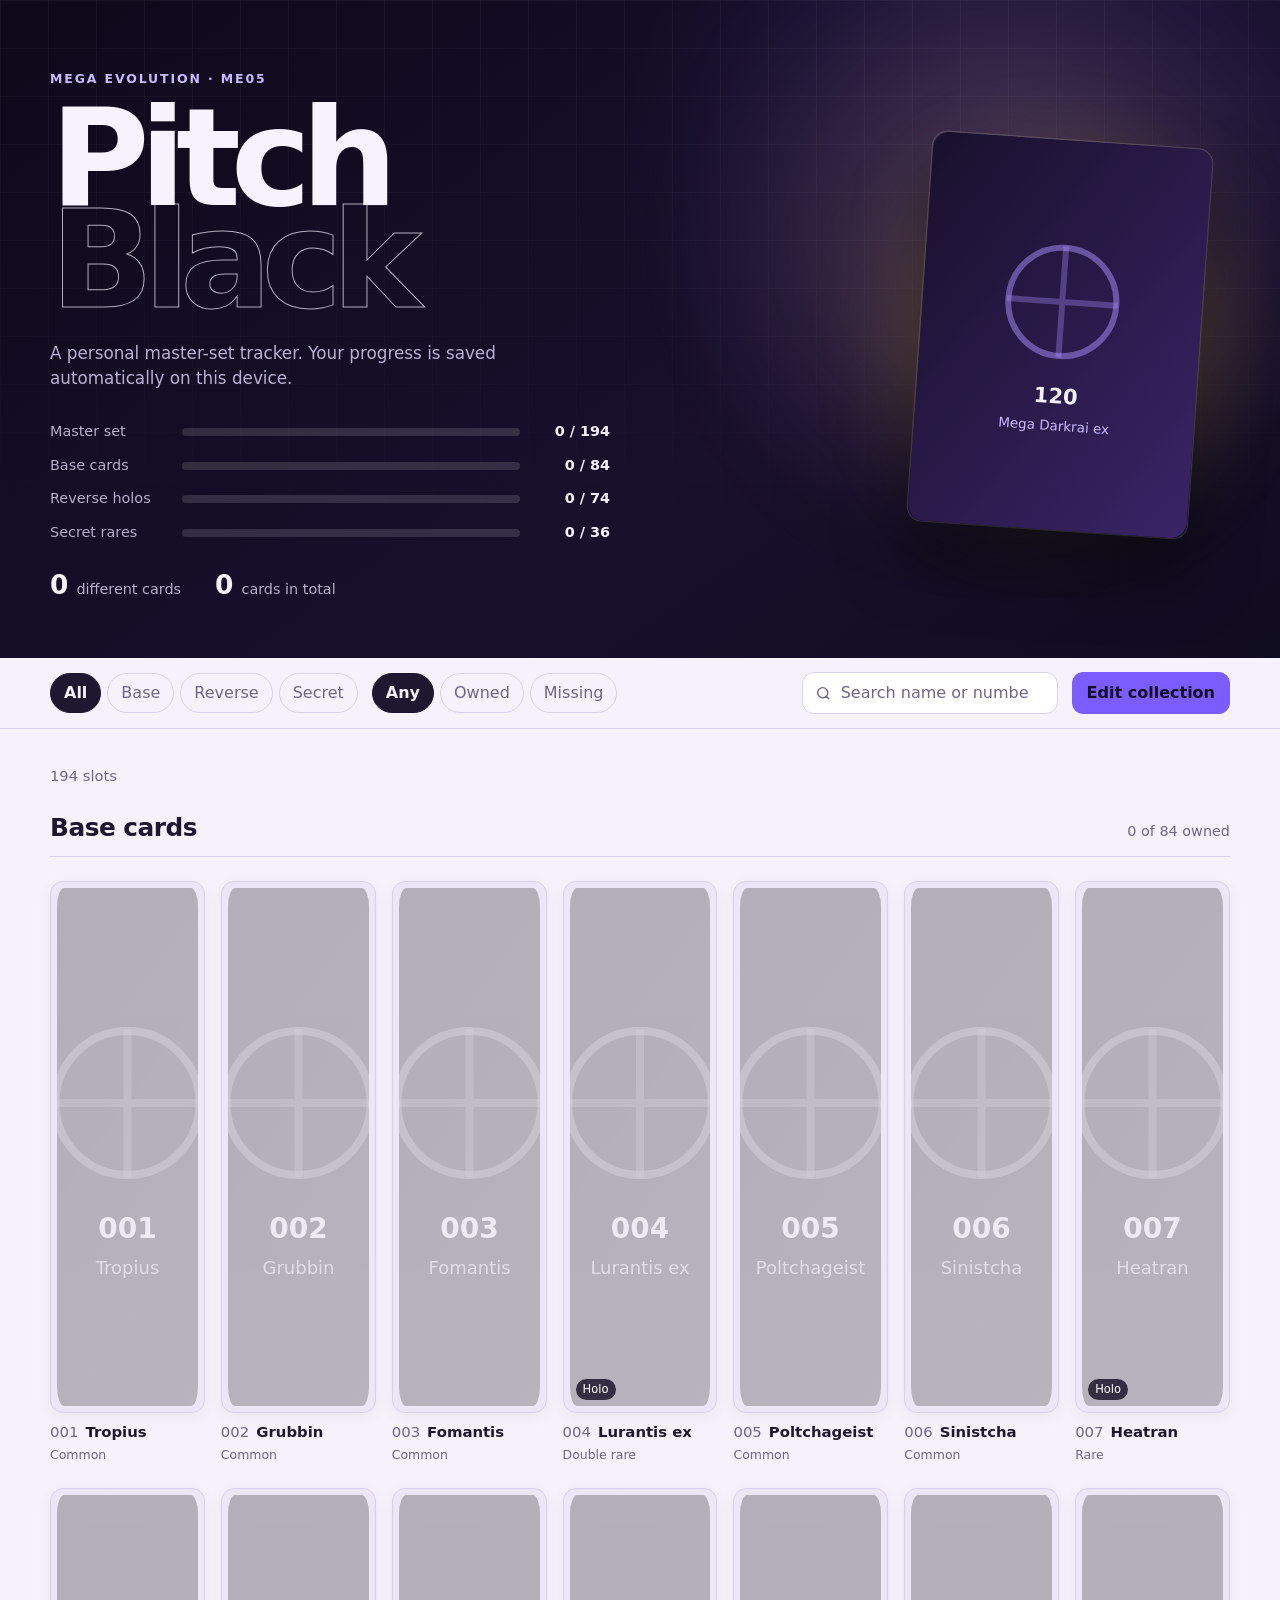
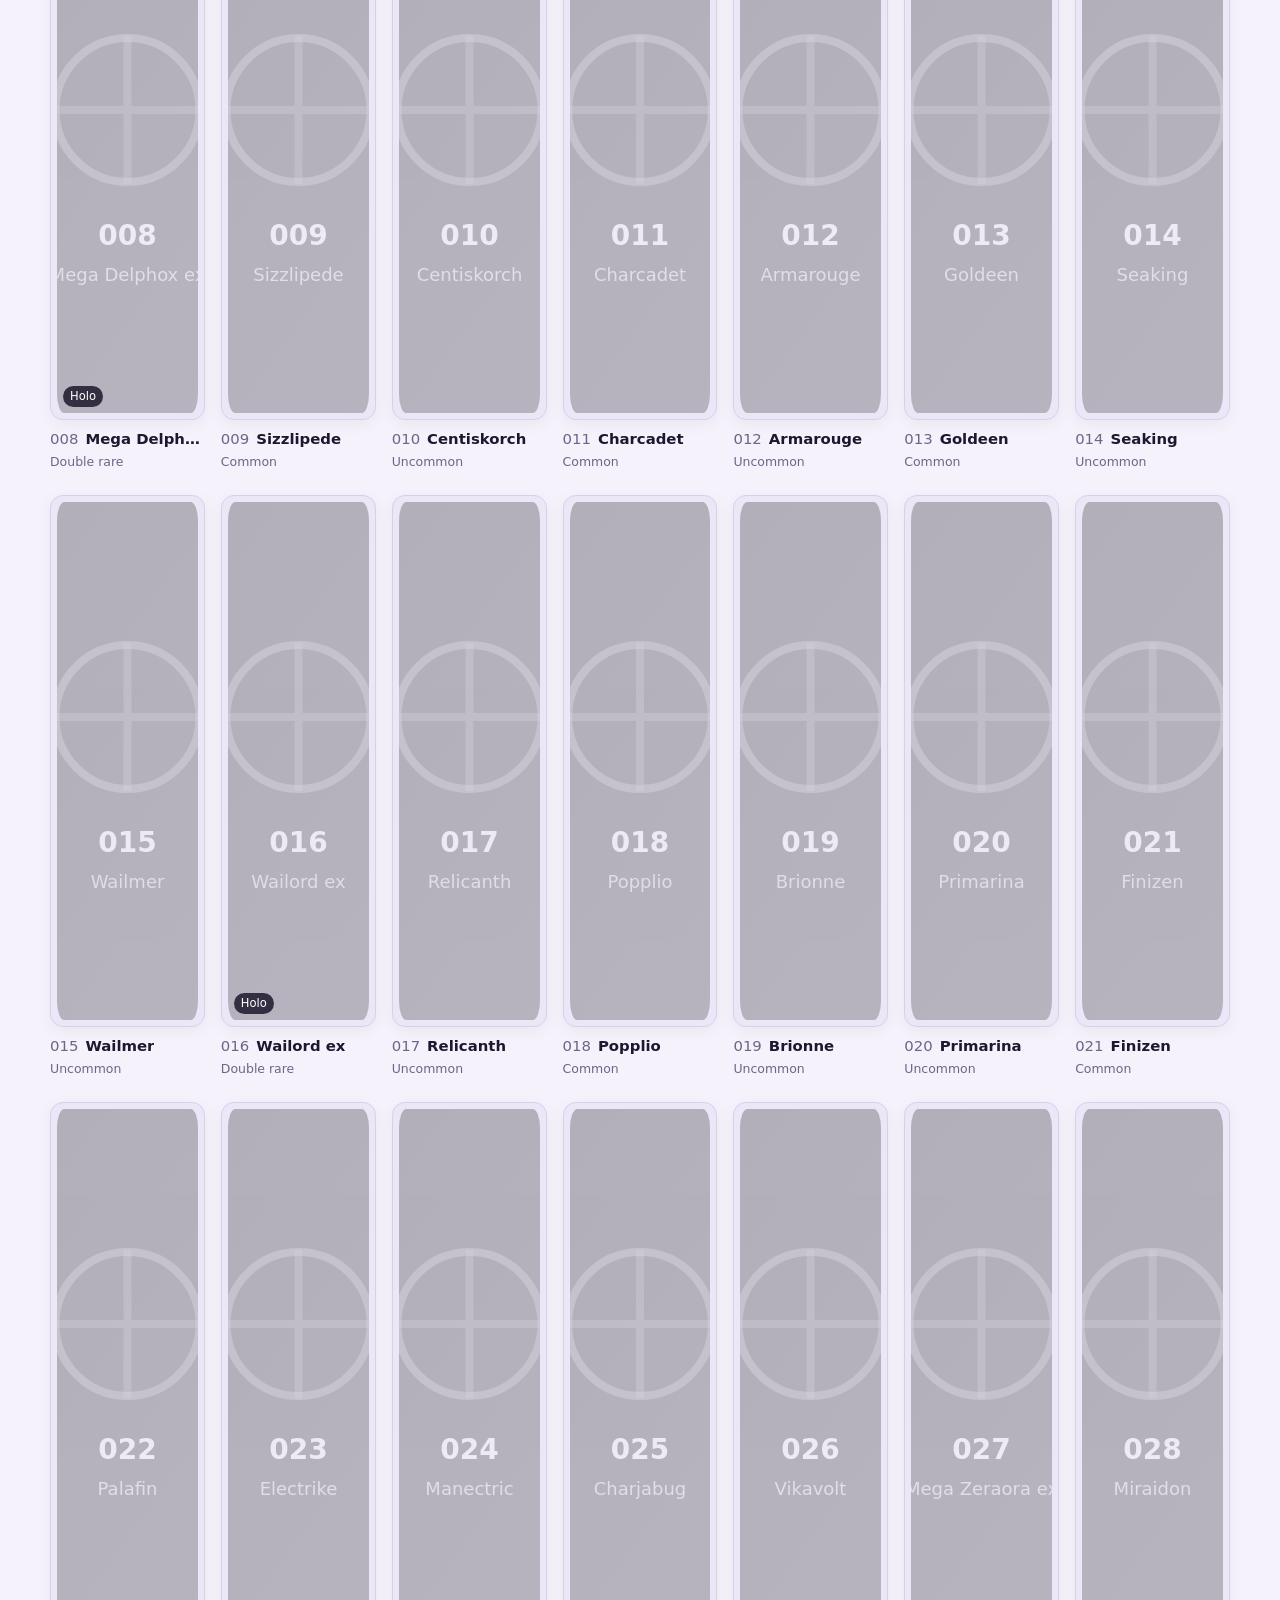
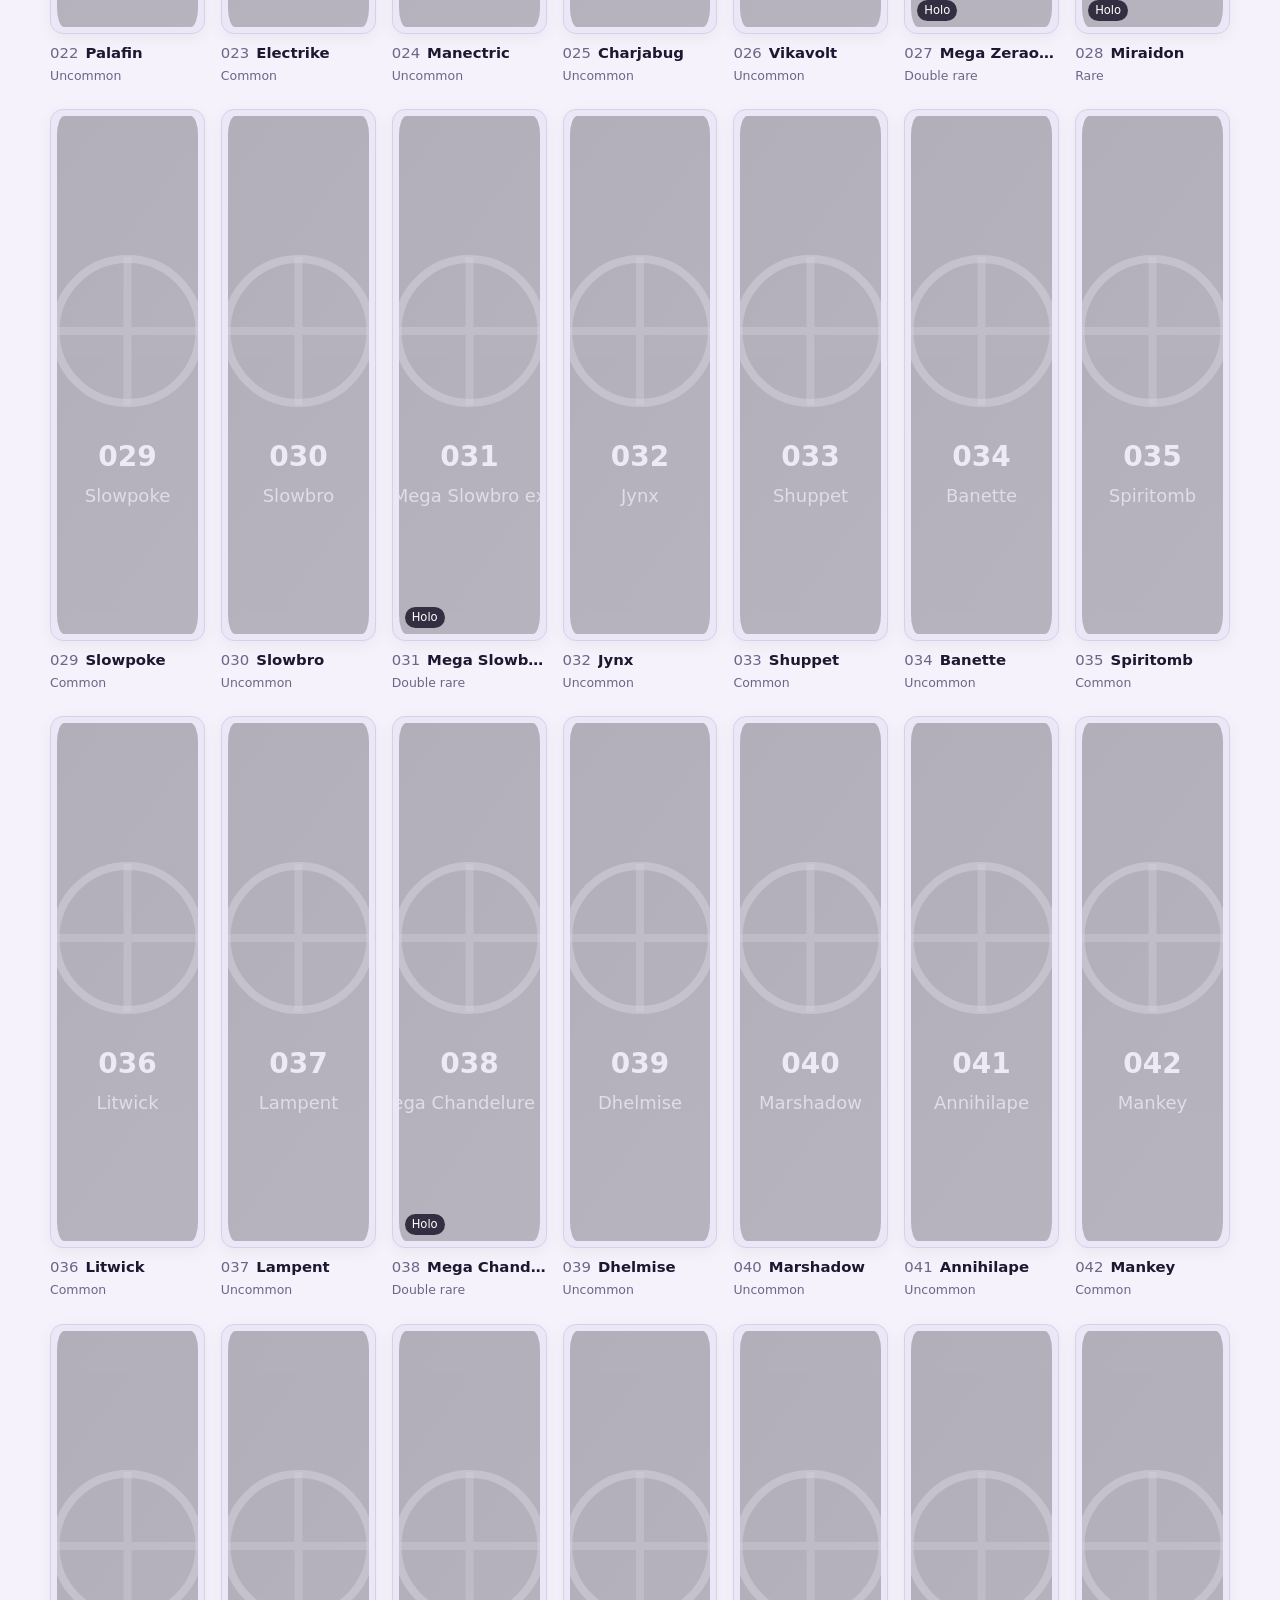
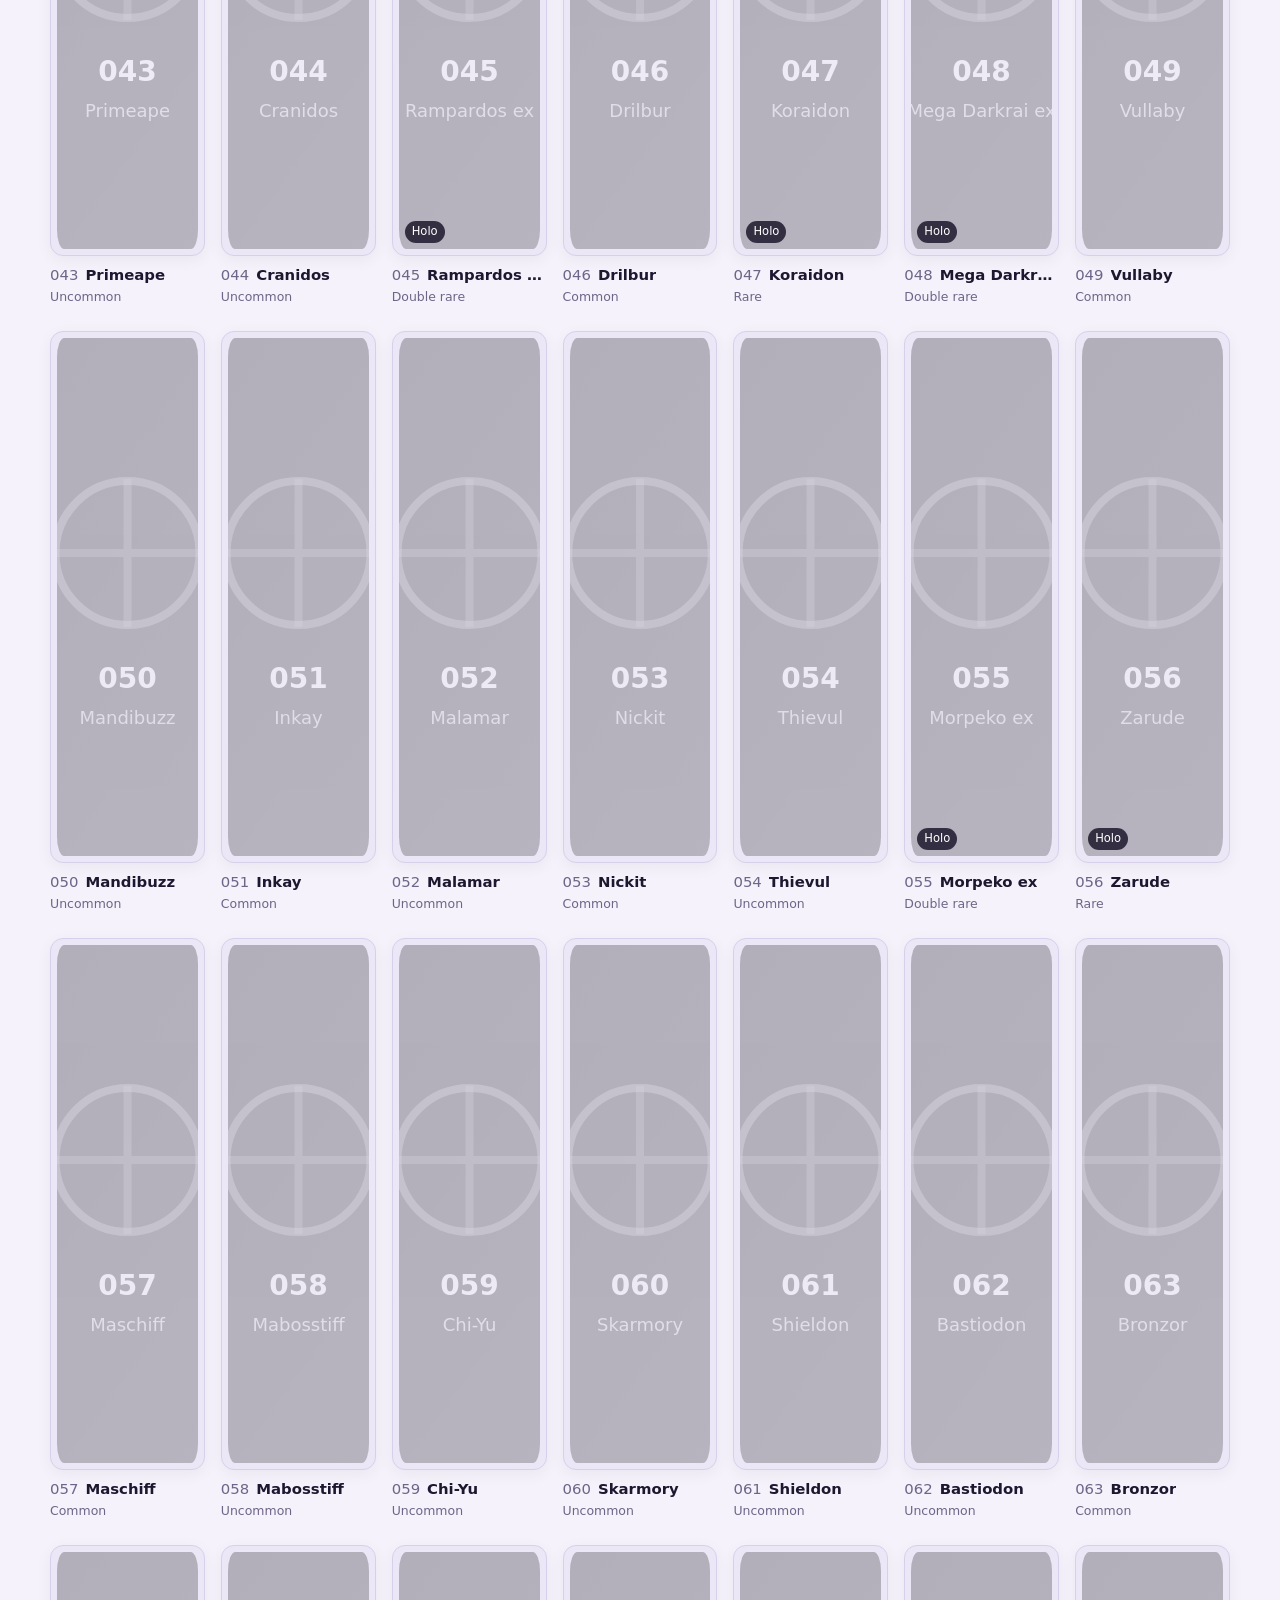
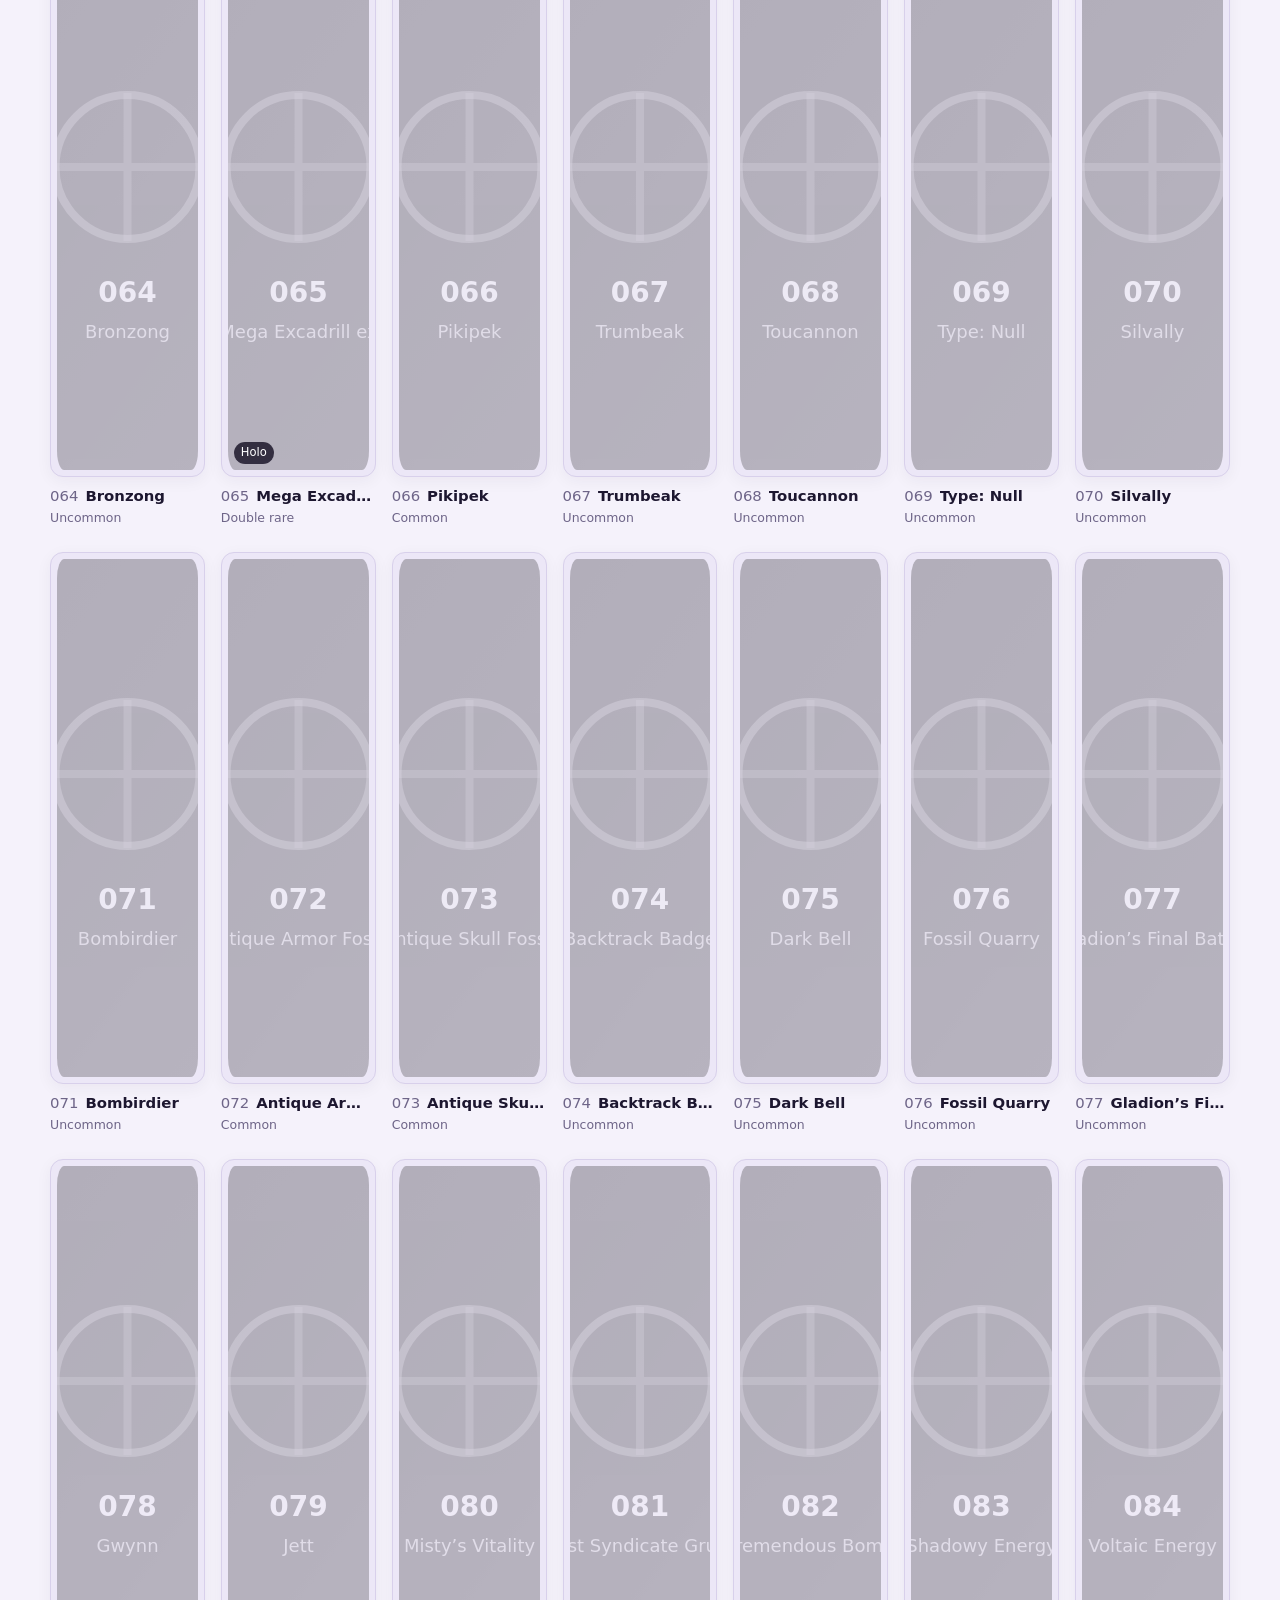
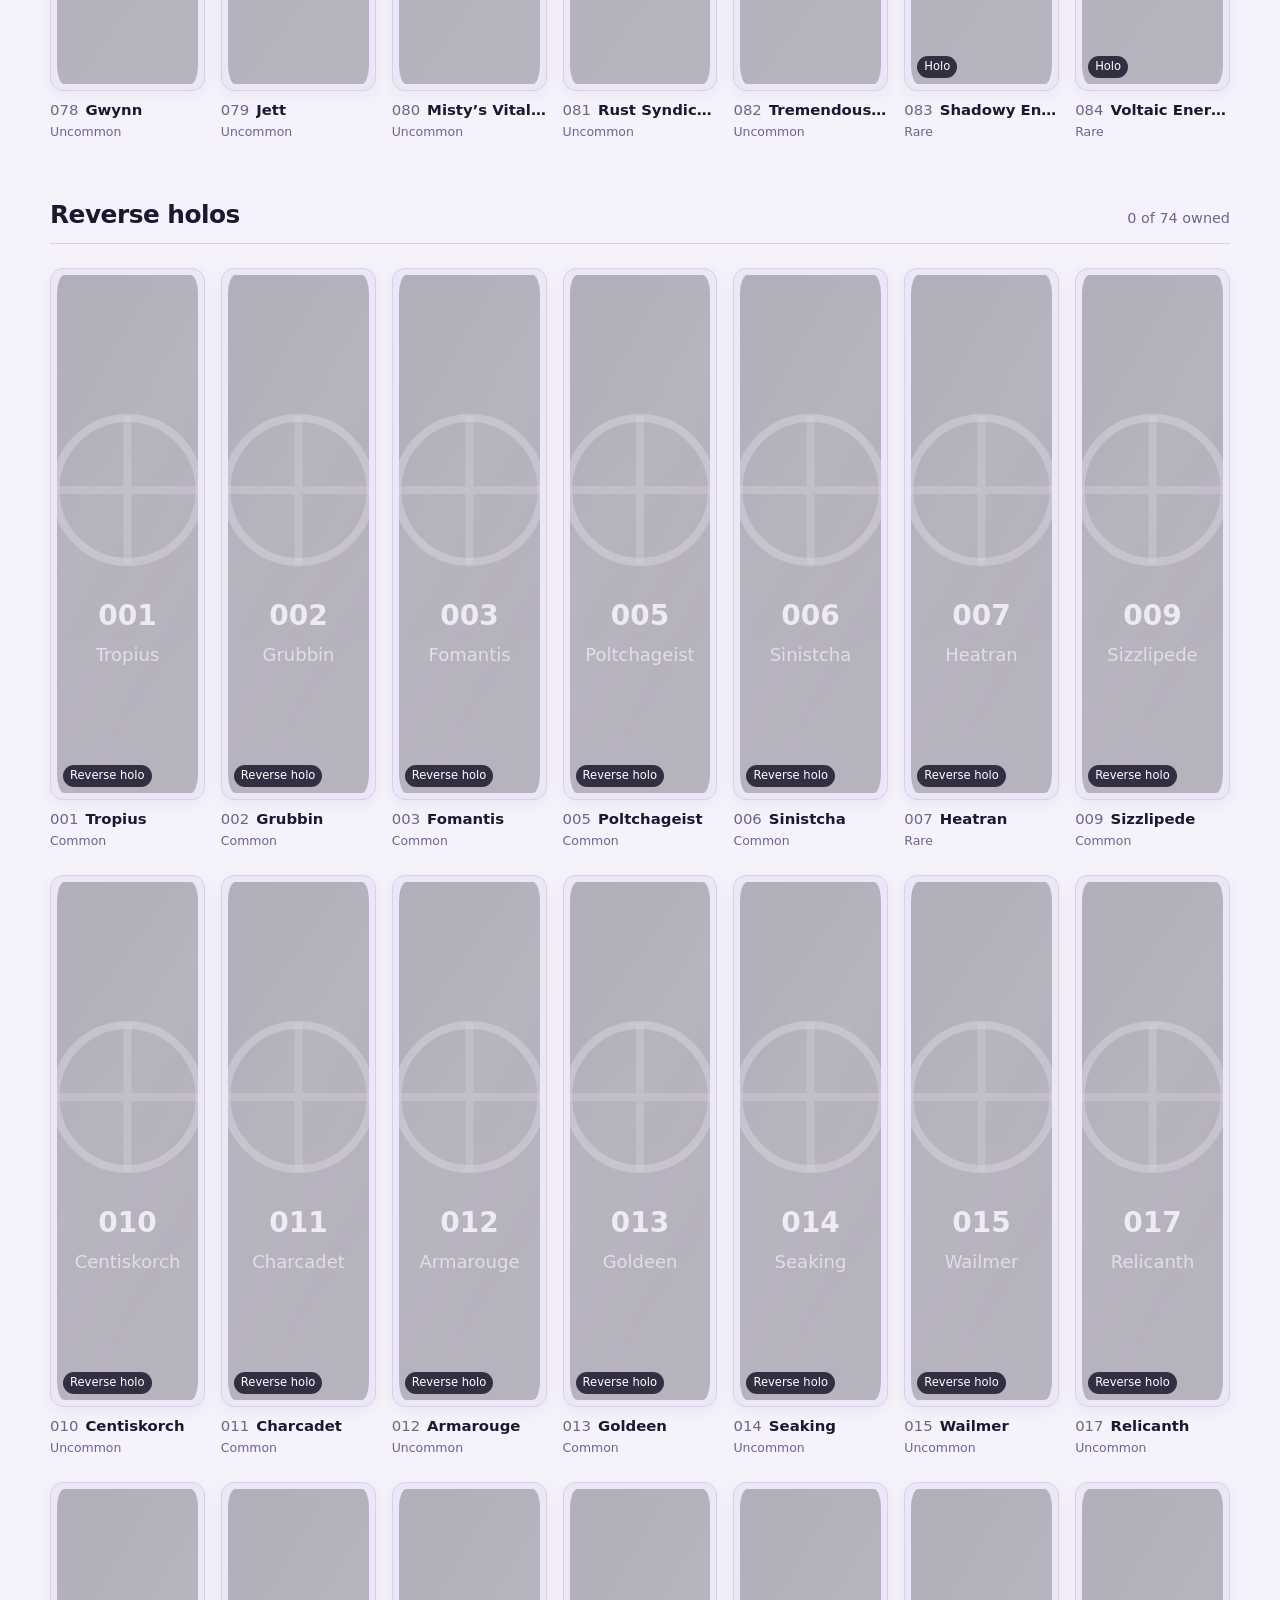
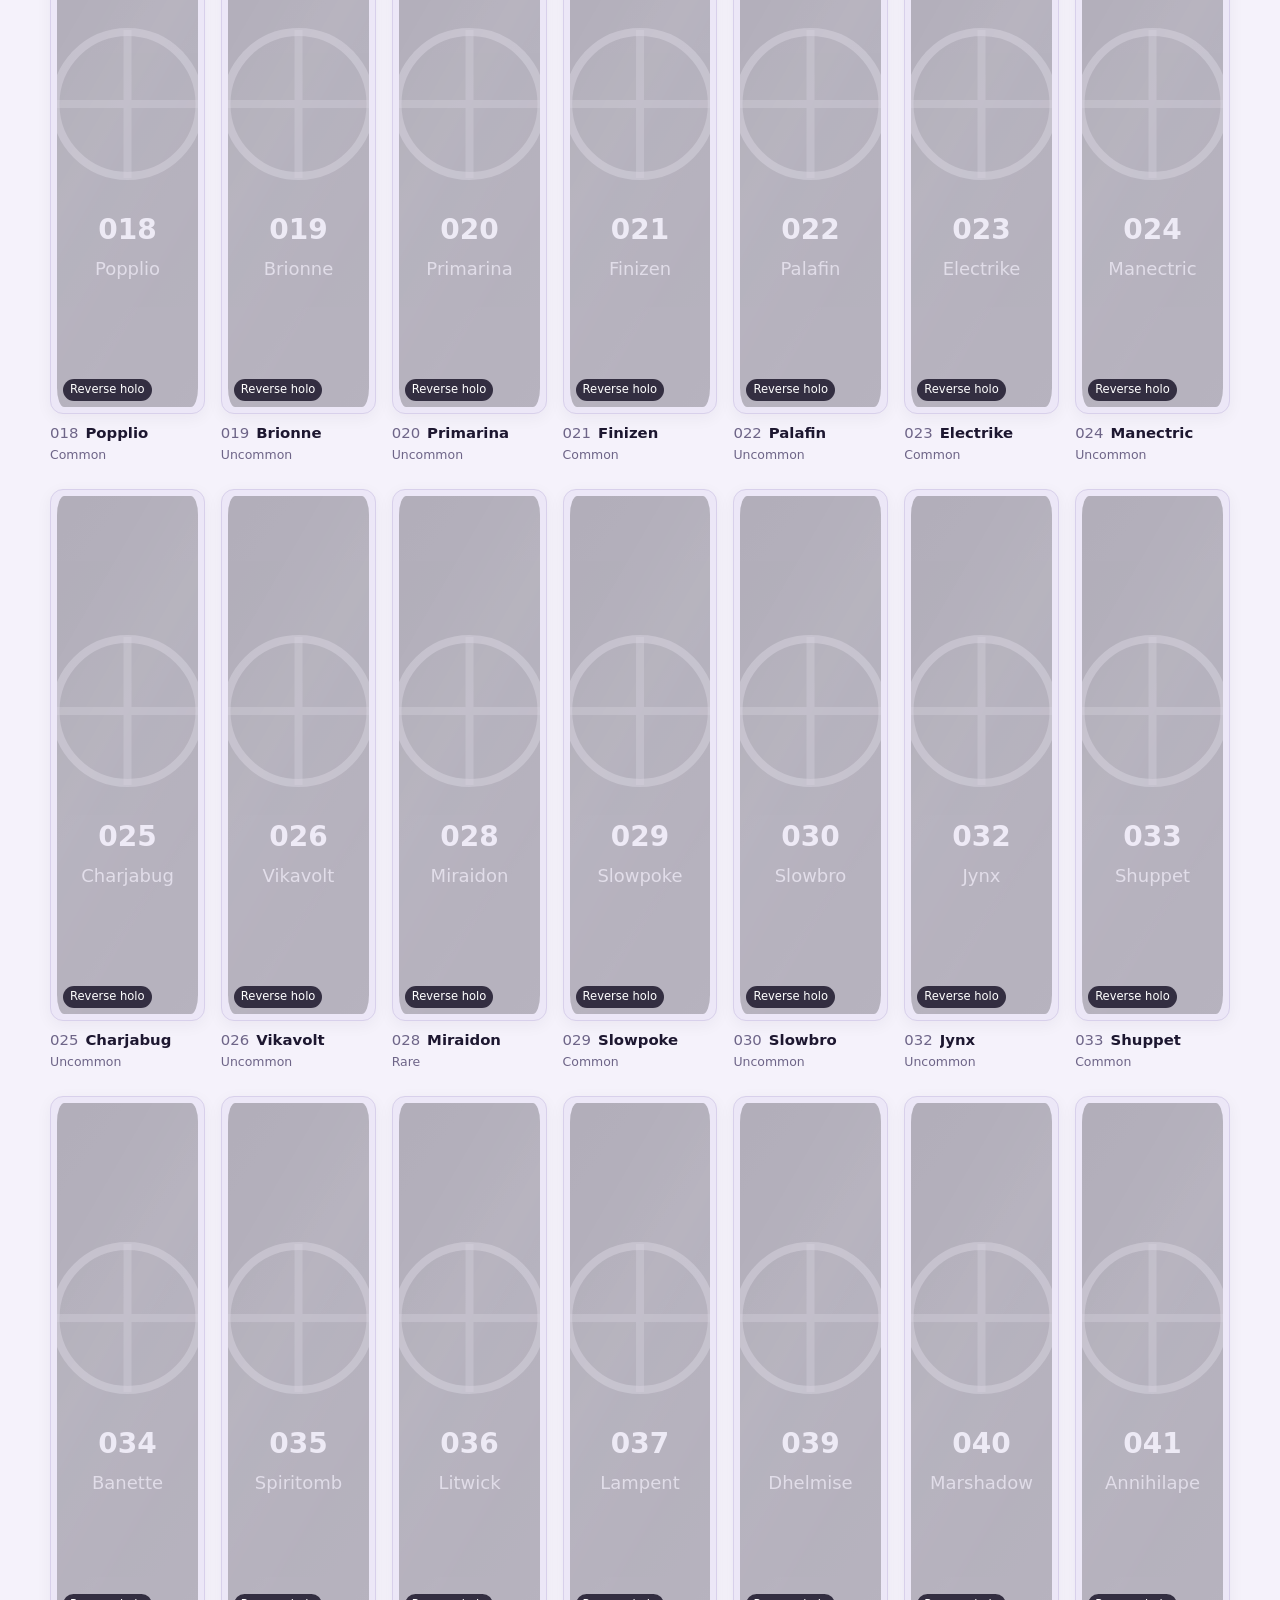
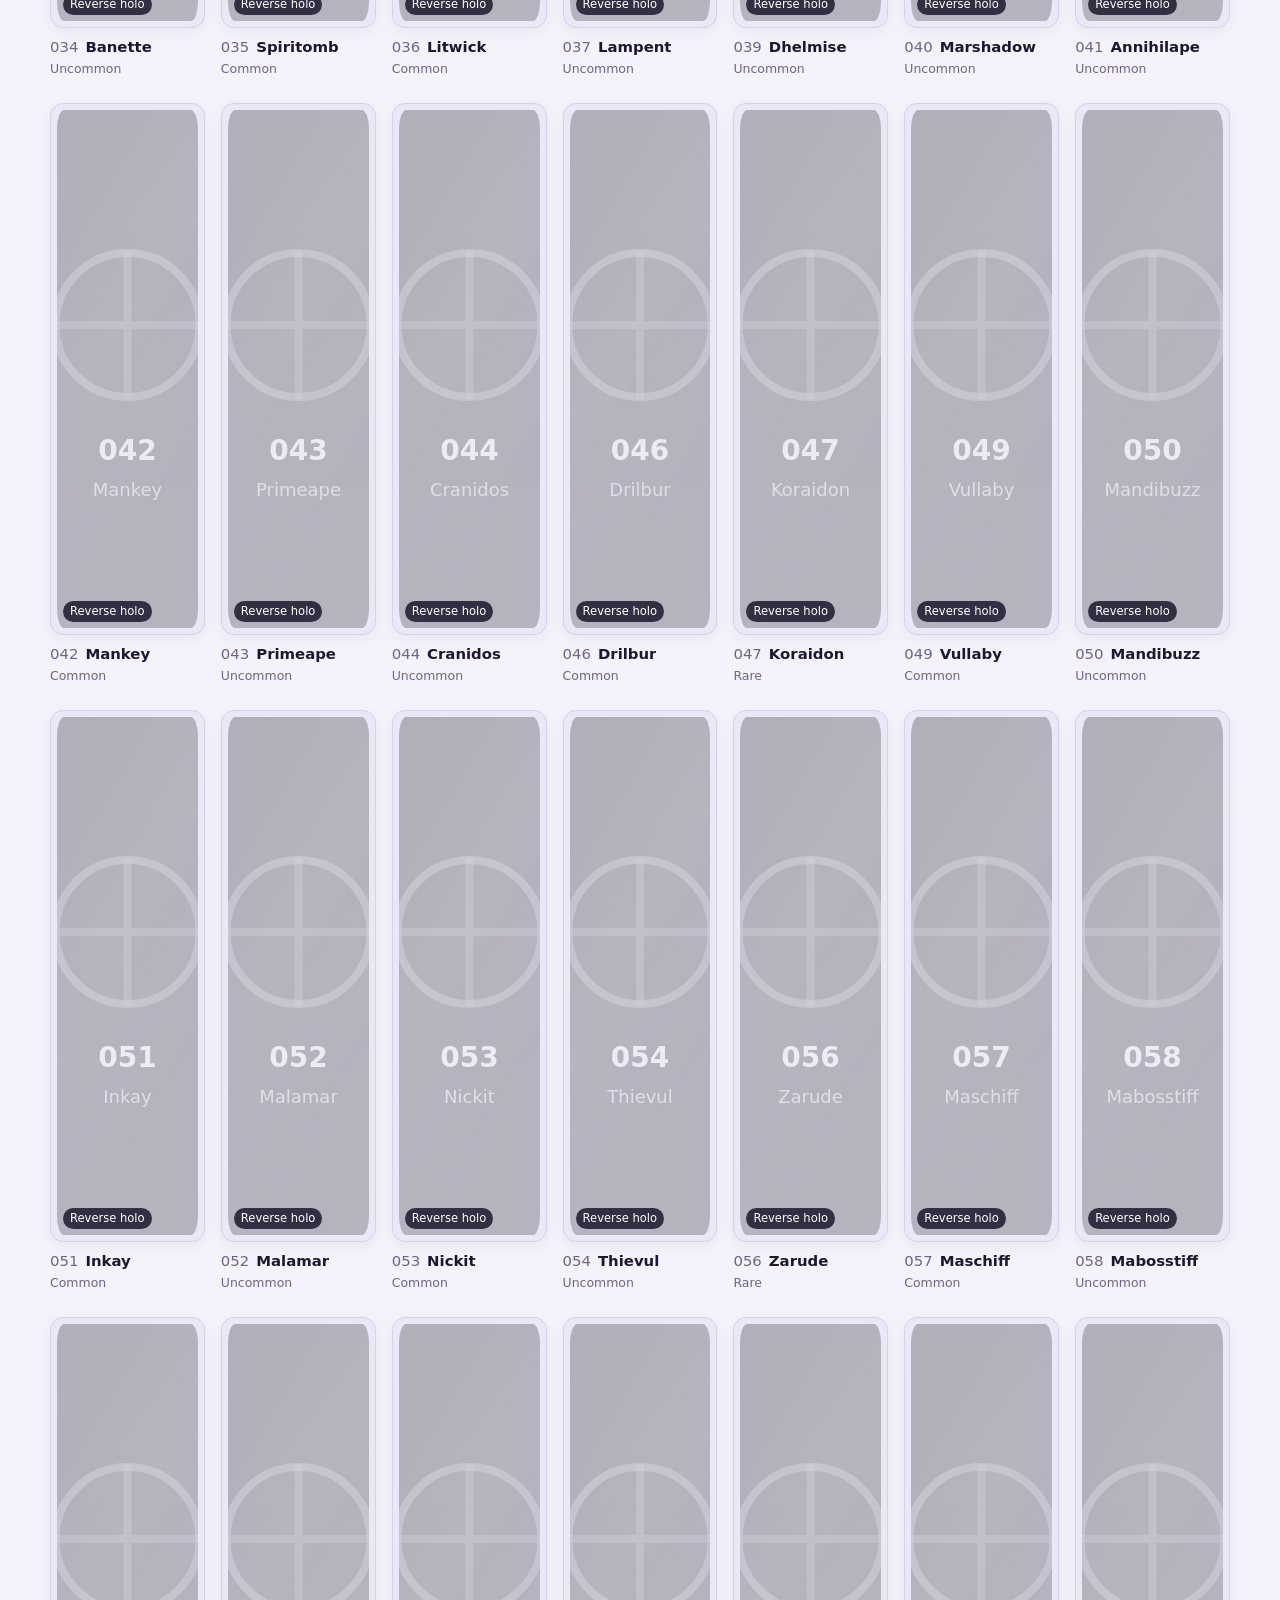
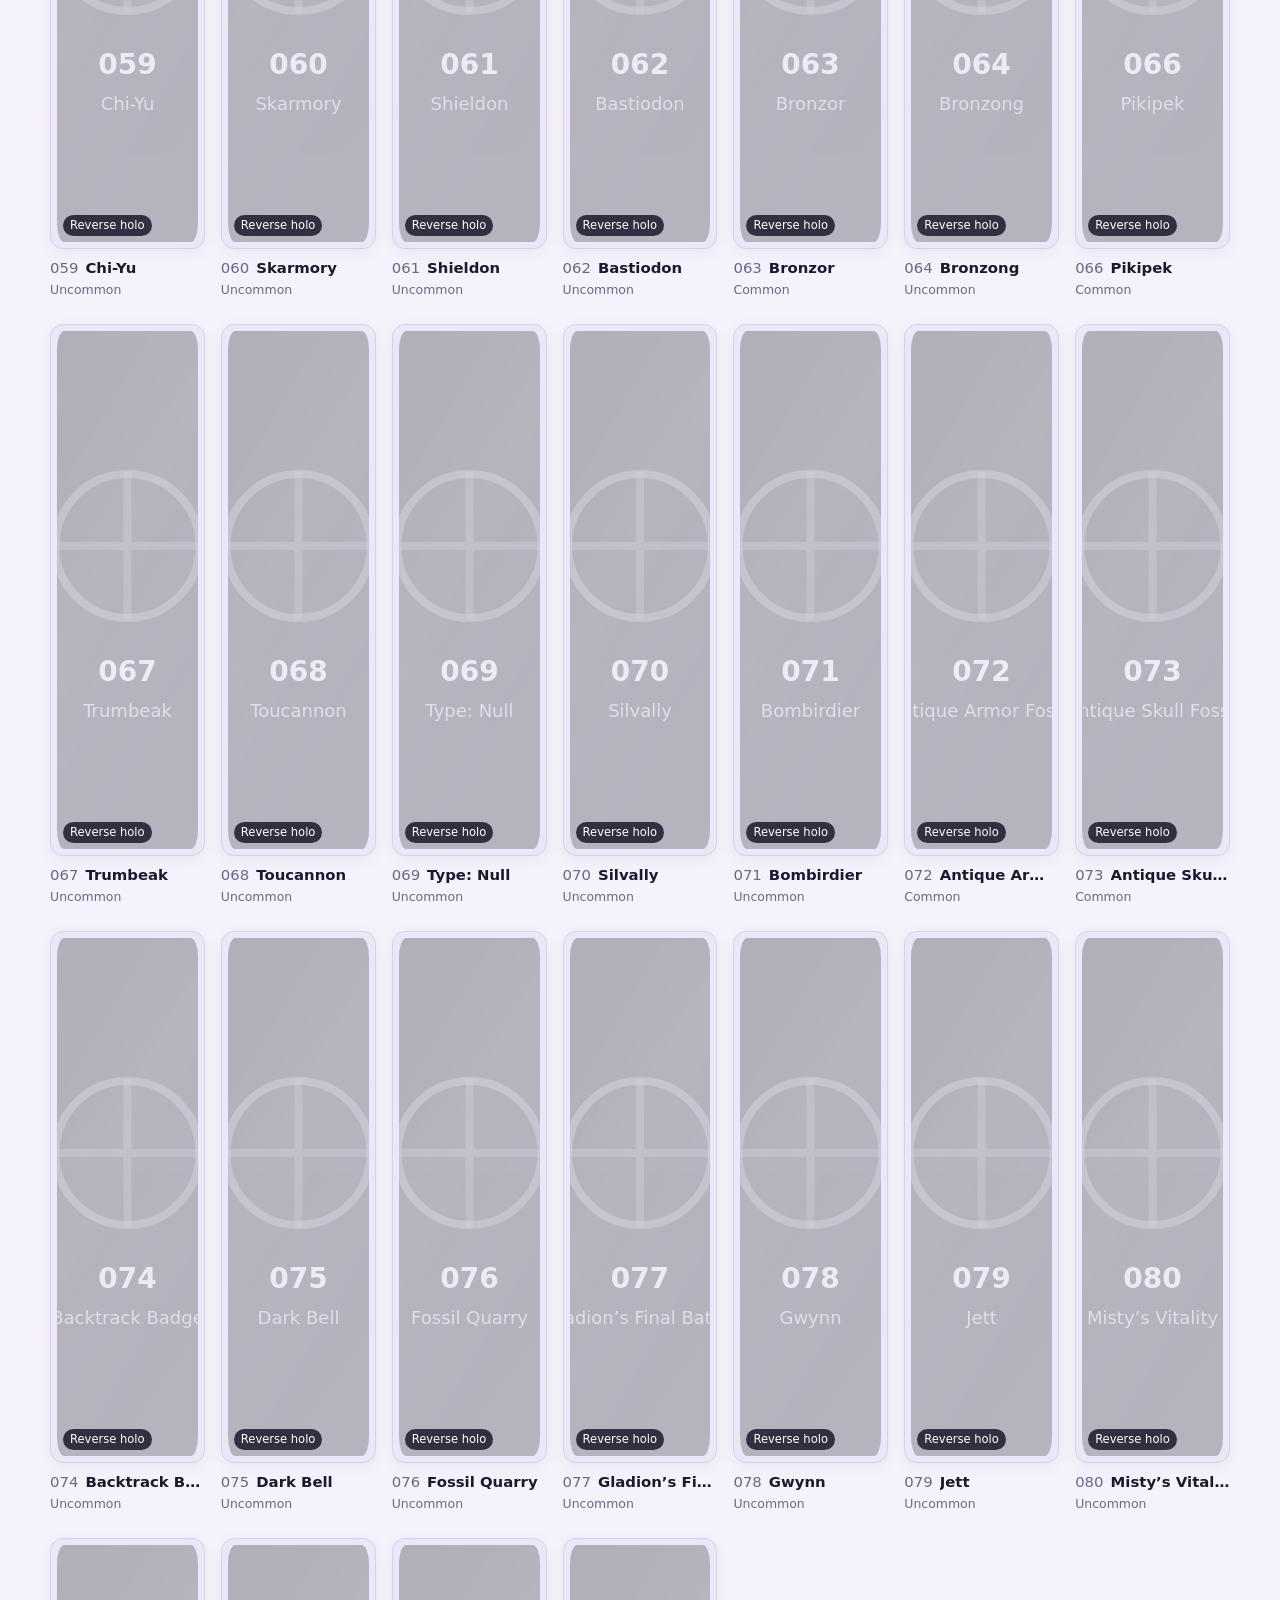
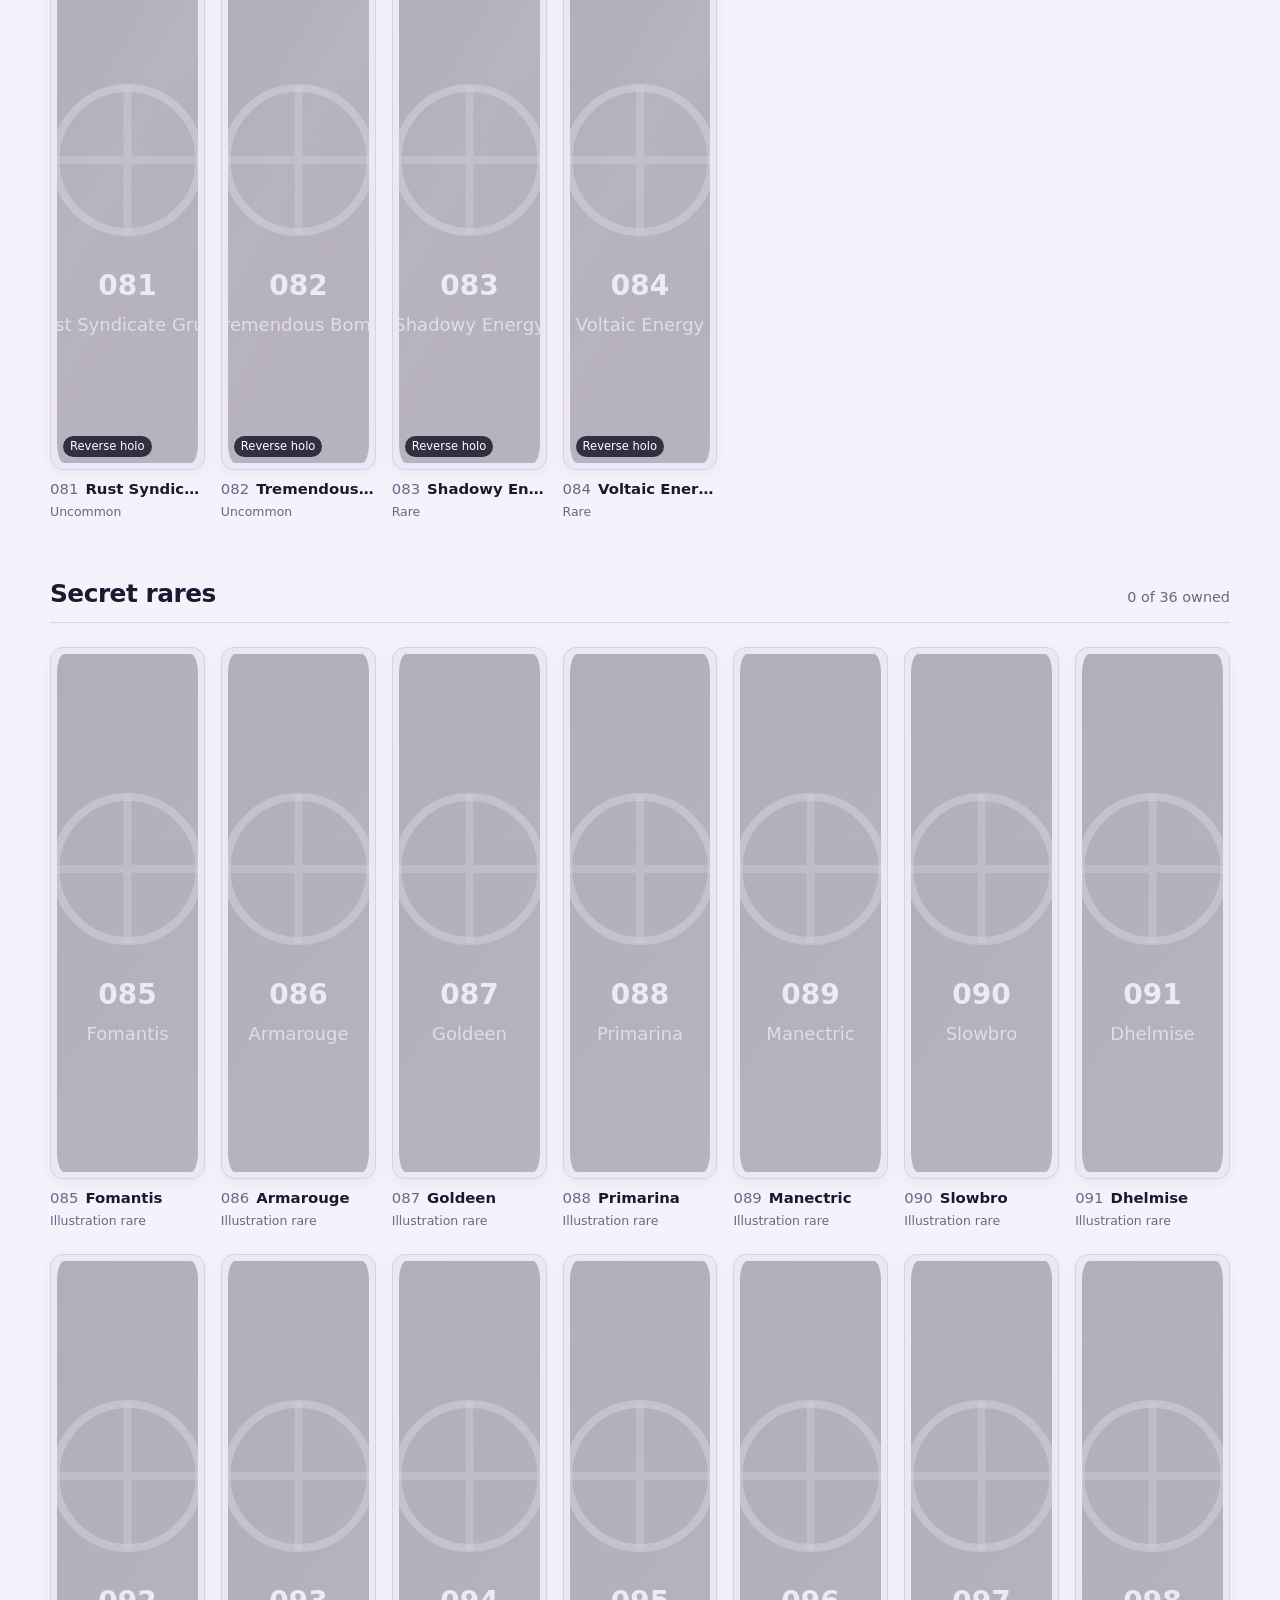
==== index.html @ 770d8028 "Add files via upload" ====
<!doctype html>
<html lang="en">
<head>
  <meta charset="utf-8">
  <meta name="viewport" content="width=device-width, initial-scale=1, viewport-fit=cover">
  <meta name="description" content="A personal Pokémon TCG: Mega Evolution—Pitch Black master set tracker.">
  <meta name="theme-color" content="#100c1f">
  <title>Pitch Black · Collection Tracker</title>
  <link rel="stylesheet" href="styles.css">
</head>
<body>
  <a class="skip-link" href="#collection">Skip to collection</a>

  <header class="hero">
    <div class="hero__glow" aria-hidden="true"></div>
    <div class="shell hero__layout">
      <div>
        <p class="eyebrow">Mega Evolution · ME05</p>
        <h1>Pitch<br><span>Black</span></h1>
        <p class="intro">A personal master-set tracker. Your progress is saved automatically on this device.</p>

        <div class="progress-list" id="progress-list" aria-label="Collection progress"></div>

        <div class="summary" aria-live="polite">
          <div><strong id="unique-count">0</strong><span>different cards</span></div>
          <div><strong id="copy-count">0</strong><span>cards in total</span></div>
        </div>
      </div>

      <div class="hero-card" aria-hidden="true">
        <div class="hero-card__halo"></div>
        <img id="hero-image" alt="" width="372" height="518" decoding="async">
      </div>
    </div>
  </header>

  <div class="toolbar" id="toolbar">
    <div class="shell toolbar__inner">
      <div class="filter-group" role="group" aria-label="Filter by section" id="section-filters"></div>
      <div class="filter-group" role="group" aria-label="Filter by ownership" id="status-filters"></div>
      <label class="search">
        <span class="sr-only">Search cards</span>
        <svg viewBox="0 0 24 24" aria-hidden="true"><path d="m21 21-4.35-4.35m2.35-5.15A7.5 7.5 0 1 1 4 11.5a7.5 7.5 0 0 1 15 0Z"/></svg>
        <input id="search-input" type="search" placeholder="Search name or number" autocomplete="off">
      </label>
      <button class="button button--primary" id="edit-button" type="button">Edit collection</button>
    </div>
  </div>

  <main id="collection" class="shell collection" tabindex="-1">
    <div class="results-bar">
      <p id="result-count">194 slots</p>
      <button class="text-button" id="clear-filters" type="button" hidden>Clear filters</button>
    </div>
    <div id="card-grid" class="card-grid" aria-live="polite"></div>
    <div class="empty-state" id="empty-state" hidden>
      <p>No cards match these filters.</p>
      <button class="button" id="empty-clear" type="button">Clear filters</button>
    </div>
  </main>

  <aside class="edit-dock" id="edit-dock" hidden aria-label="Collection editing tools">
    <div class="shell edit-dock__inner">
      <div>
        <strong>Edit mode</strong>
        <span>Tap a card or use + and − to change its quantity.</span>
      </div>
      <div class="edit-dock__actions">
        <button class="button" id="mark-visible" type="button">Mark shown owned</button>
        <button class="button" id="export-button" type="button">Backup</button>
        <button class="button" id="import-button" type="button">Restore</button>
        <button class="button button--primary" id="done-button" type="button">Done</button>
        <input id="import-file" type="file" accept="application/json,.json" hidden>
      </div>
    </div>
  </aside>

  <footer>
    <div class="shell footer__inner">
      <p>194 master-set slots: 84 base cards, 74 reverse holos and 36 secret rares. Promo cards are not included.</p>
      <p>Unofficial personal collection tracker. Card artwork © Pokémon / Nintendo / Creatures / GAME FREAK.</p>
    </div>
  </footer>

  <div class="toast" id="toast" role="status" hidden></div>
  <script src="app.js" defer></script>
</body>
</html>
---- styles.css ----
:root {
  --bg: #f5f2fb;
  --surface: #ffffff;
  --surface-2: #ece7f7;
  --line: #d8d0eb;
  --text: #1d1730;
  --muted: #6e6588;
  --accent: #7b5cff;
  --accent-2: #e2b843;
  --accent-soft: #e7e0ff;
  --danger: #c54066;
  --shadow: 0 18px 45px rgba(39, 26, 74, .12);
  --radius: 18px;
  color-scheme: light dark;
  font-family: Inter, ui-sans-serif, system-ui, -apple-system, BlinkMacSystemFont, "Segoe UI", sans-serif;
}

@media (prefers-color-scheme: dark) {
  :root {
    --bg: #100c1f;
    --surface: #19132d;
    --surface-2: #241c3b;
    --line: #382d57;
    --text: #f4f0ff;
    --muted: #aaa0c3;
    --accent: #a991ff;
    --accent-2: #e8c458;
    --accent-soft: #2c2149;
    --danger: #ff7598;
    --shadow: 0 22px 55px rgba(0, 0, 0, .34);
  }
}

* { box-sizing: border-box; }
html { scroll-behavior: smooth; scroll-padding-top: 86px; }
body { margin: 0; min-width: 320px; background: var(--bg); color: var(--text); line-height: 1.5; }
button, input { font: inherit; }
button { color: inherit; }
button, .card__image-wrap { -webkit-tap-highlight-color: transparent; }
:focus-visible { outline: 3px solid var(--accent); outline-offset: 3px; }
[hidden] { display: none !important; }

.skip-link { position: fixed; left: 16px; top: 12px; z-index: 100; padding: 10px 14px; background: var(--surface); color: var(--text); border-radius: 10px; transform: translateY(-180%); }
.skip-link:focus { transform: translateY(0); }
.sr-only { position: absolute; width: 1px; height: 1px; padding: 0; margin: -1px; overflow: hidden; clip: rect(0,0,0,0); white-space: nowrap; border: 0; }
.shell { width: min(1180px, calc(100% - 40px)); margin-inline: auto; }

.hero { position: relative; overflow: hidden; background: radial-gradient(circle at 78% 26%, rgba(123,92,255,.2), transparent 34%), linear-gradient(145deg, #0d091a 0%, #19102c 62%, #100c1f 100%); color: #f7f2ff; }
.hero::after { content: ""; position: absolute; inset: 0; opacity: .09; background-image: linear-gradient(rgba(255,255,255,.5) 1px, transparent 1px), linear-gradient(90deg, rgba(255,255,255,.5) 1px, transparent 1px); background-size: 48px 48px; mask-image: linear-gradient(to bottom, black, transparent 85%); pointer-events: none; }
.hero__glow { position: absolute; width: 420px; height: 420px; right: 5%; top: 5%; border-radius: 50%; background: rgba(226,184,67,.13); filter: blur(80px); }
.hero__layout { position: relative; z-index: 1; display: grid; grid-template-columns: minmax(0, 1fr) minmax(230px, 340px); gap: 70px; align-items: center; padding-block: 70px 58px; }
.eyebrow { margin: 0 0 18px; color: #c8baff; font-weight: 750; letter-spacing: .15em; text-transform: uppercase; font-size: .78rem; }
h1 { margin: 0; font-size: clamp(4.5rem, 11vw, 8.5rem); line-height: .75; letter-spacing: -.075em; font-weight: 900; }
h1 span { color: transparent; -webkit-text-stroke: 1px rgba(247,242,255,.7); }
.intro { max-width: 45ch; margin: 30px 0; color: #bbb0d2; font-size: 1.05rem; }
.progress-list { display: grid; gap: 12px; max-width: 560px; }
.progress-row { display: grid; grid-template-columns: 118px minmax(100px, 1fr) 76px; gap: 14px; align-items: center; font-size: .9rem; }
.progress-row__label { color: #b8aecb; }
.progress-row__track { height: 8px; border-radius: 99px; overflow: hidden; background: rgba(255,255,255,.13); }
.progress-row__fill { height: 100%; border-radius: inherit; background: linear-gradient(90deg, var(--accent), var(--accent-2)); transition: width .3s ease; }
.progress-row__value { text-align: right; font-variant-numeric: tabular-nums; font-weight: 750; }
.summary { display: flex; flex-wrap: wrap; gap: 18px 34px; margin-top: 28px; }
.summary div { display: flex; align-items: baseline; gap: 8px; }
.summary strong { font-size: 1.65rem; line-height: 1; font-variant-numeric: tabular-nums; }
.summary span { color: #b8aecb; font-size: .9rem; }
.hero-card { position: relative; justify-self: center; width: min(100%, 280px); perspective: 900px; }
.hero-card__halo { position: absolute; inset: 12% 3%; background: rgba(226,184,67,.42); filter: blur(55px); border-radius: 50%; }
.hero-card img { position: relative; display: block; width: 100%; height: auto; aspect-ratio: 372/518; object-fit: cover; border-radius: 5.2% / 3.7%; transform: rotate(4deg); box-shadow: 0 35px 65px rgba(0,0,0,.5), 0 0 0 1px rgba(255,255,255,.18); }

.toolbar { position: sticky; top: 0; z-index: 20; background: color-mix(in srgb, var(--bg) 90%, transparent); backdrop-filter: blur(14px); border-bottom: 1px solid var(--line); }
.toolbar__inner { display: flex; align-items: center; gap: 10px 14px; min-height: 70px; padding-block: 10px; }
.filter-group { display: flex; gap: 6px; }
.filter { min-height: 38px; padding: 7px 13px; border: 1px solid var(--line); border-radius: 999px; background: transparent; color: var(--muted); cursor: pointer; white-space: nowrap; }
.filter:hover { border-color: var(--accent); color: var(--text); }
.filter[aria-pressed="true"] { background: var(--text); color: var(--bg); border-color: var(--text); font-weight: 750; }
.search { margin-left: auto; display: flex; align-items: center; gap: 8px; min-width: 210px; background: var(--surface); border: 1px solid var(--line); border-radius: 12px; padding: 0 12px; }
.search:focus-within { border-color: var(--accent); box-shadow: 0 0 0 3px color-mix(in srgb, var(--accent) 20%, transparent); }
.search svg { width: 18px; fill: none; stroke: var(--muted); stroke-width: 2; }
.search input { width: 100%; min-height: 40px; border: 0; outline: 0; background: transparent; color: var(--text); }
.search input::placeholder { color: var(--muted); }
.button { min-height: 40px; border: 1px solid var(--line); border-radius: 11px; background: var(--surface); padding: 8px 14px; font-weight: 750; cursor: pointer; }
.button:hover { border-color: var(--accent); }
.button--primary { border-color: var(--accent); background: var(--accent); color: #120c25; }
.button--primary:hover { filter: brightness(1.08); }

.collection { min-height: 50vh; padding-block: 28px 120px; }
.results-bar { display: flex; justify-content: space-between; align-items: center; min-height: 38px; margin-bottom: 8px; color: var(--muted); }
.results-bar p { margin: 0; font-size: .92rem; }
.text-button { border: 0; background: transparent; color: var(--accent); text-decoration: underline; cursor: pointer; }
.card-grid { display: grid; grid-template-columns: repeat(auto-fill, minmax(150px, 1fr)); gap: 24px 16px; }
.section-heading { grid-column: 1 / -1; display: flex; justify-content: space-between; align-items: baseline; gap: 20px; border-bottom: 1px solid var(--line); padding: 30px 0 10px; }
.section-heading:first-child { padding-top: 6px; }
.section-heading h2 { margin: 0; font-size: 1.55rem; letter-spacing: -.02em; }
.section-heading span { color: var(--muted); font-size: .9rem; }
.card { min-width: 0; }
.card__image-wrap { position: relative; width: 100%; padding: 6px; border: 1px solid var(--line); border-radius: 13px; background: var(--surface-2); box-shadow: 0 4px 16px rgba(30,18,60,.05); overflow: hidden; }
.editing .card__image-wrap { cursor: pointer; }
.card.owned .card__image-wrap { border-color: var(--accent-2); box-shadow: 0 0 0 1px color-mix(in srgb, var(--accent-2) 55%, transparent), var(--shadow); }
.card__image { display: block; width: 100%; aspect-ratio: 372/518; object-fit: cover; border-radius: 5.2% / 3.7%; background: linear-gradient(145deg, var(--surface-2), var(--line)); transition: filter .2s, opacity .2s; }
.card:not(.owned) .card__image { filter: grayscale(1); opacity: .27; }
.card__image-wrap::after { content: ""; position: absolute; inset: 6px; border-radius: 5.2% / 3.7%; pointer-events: none; opacity: 0; background: linear-gradient(120deg, transparent 20%, rgba(255,255,255,.48) 42%, rgba(130,205,255,.3) 51%, rgba(255,160,225,.25) 59%, transparent 76%); mix-blend-mode: screen; }
.card.reverse .card__image-wrap::after { opacity: .65; }
.card.reverse:not(.owned) .card__image-wrap::after { opacity: .1; }
.variant-tag, .quantity-badge { position: absolute; bottom: 12px; z-index: 2; border-radius: 999px; font-size: .72rem; line-height: 1; padding: 5px 7px; }
.variant-tag { left: 12px; color: #fff; background: rgba(15,10,30,.78); }
.quantity-badge { right: 12px; color: #201600; background: var(--accent-2); font-weight: 850; font-variant-numeric: tabular-nums; }
.card:not(.owned) .quantity-badge { display: none; }
.card__caption { margin-top: 8px; display: flex; align-items: baseline; gap: 7px; min-width: 0; font-size: .93rem; }
.card__number { color: var(--muted); font-variant-numeric: tabular-nums; }
.card__name { overflow: hidden; text-overflow: ellipsis; white-space: nowrap; font-weight: 760; }
.card__rarity { margin-top: 2px; color: var(--muted); font-size: .78rem; }
.stepper { display: none; align-items: center; justify-content: space-between; gap: 8px; margin-top: 7px; padding: 4px; border: 1px solid var(--line); border-radius: 11px; background: var(--surface); }
.editing .stepper { display: flex; }
.stepper button { width: 38px; height: 36px; border: 0; border-radius: 8px; background: var(--surface-2); cursor: pointer; font-size: 1.15rem; }
.stepper button:hover { background: var(--line); }
.stepper output { min-width: 2ch; text-align: center; font-weight: 850; font-variant-numeric: tabular-nums; }
.empty-state { padding: 70px 0; text-align: center; color: var(--muted); }

.edit-dock { position: fixed; inset: auto 0 0; z-index: 30; border-top: 1px solid var(--line); background: color-mix(in srgb, var(--surface) 94%, transparent); backdrop-filter: blur(16px); box-shadow: 0 -18px 45px rgba(20,10,45,.16); padding-bottom: env(safe-area-inset-bottom, 0); }
.edit-dock__inner { min-height: 76px; display: flex; align-items: center; gap: 18px; padding-block: 10px; }
.edit-dock__inner > div:first-child { flex: 1; display: grid; }
.edit-dock__inner span { color: var(--muted); font-size: .86rem; }
.edit-dock__actions { display: flex; flex-wrap: wrap; justify-content: flex-end; gap: 8px; }
.toast { position: fixed; left: 50%; bottom: 96px; z-index: 50; transform: translateX(-50%); max-width: min(90vw, 520px); padding: 12px 18px; border-radius: 12px; background: var(--text); color: var(--bg); box-shadow: var(--shadow); font-weight: 700; text-align: center; }
footer { border-top: 1px solid var(--line); color: var(--muted); font-size: .84rem; }
.footer__inner { padding-block: 28px 42px; }
.footer__inner p { max-width: 78ch; margin: 0 0 6px; }

@media (max-width: 900px) {
  .toolbar__inner { flex-wrap: wrap; }
  .search { order: 3; flex: 1 1 100%; margin-left: 0; }
  .hero__layout { gap: 35px; }
}

@media (max-width: 680px) {
  .shell { width: min(100% - 28px, 1180px); }
  .hero__layout { grid-template-columns: 1fr; padding-block: 34px 42px; }
  .hero-card { grid-row: 1; justify-self: start; width: 135px; margin-left: 8px; }
  h1 { font-size: clamp(4.4rem, 25vw, 7rem); }
  .progress-row { grid-template-columns: 100px 1fr 68px; gap: 9px; }
  .filter-group { width: 100%; overflow-x: auto; padding-bottom: 2px; scrollbar-width: none; }
  .filter-group::-webkit-scrollbar { display: none; }
  .toolbar { position: static; }
  .toolbar__inner { gap: 8px; }
  #edit-button { flex: 1; }
  .card-grid { grid-template-columns: repeat(2, minmax(0, 1fr)); gap: 20px 11px; }
  .section-heading { padding-top: 24px; }
  .section-heading h2 { font-size: 1.3rem; }
  .section-heading span { font-size: .8rem; }
  .edit-dock__inner { align-items: flex-start; flex-direction: column; padding-block: 12px; }
  .edit-dock__actions { width: 100%; justify-content: stretch; }
  .edit-dock__actions .button { flex: 1 1 44%; }
  .collection { padding-bottom: 210px; }
  .toast { bottom: 190px; }
}

@media (prefers-reduced-motion: reduce) {
  html { scroll-behavior: auto; }
  *, *::before, *::after { transition-duration: .01ms !important; animation-duration: .01ms !important; }
}
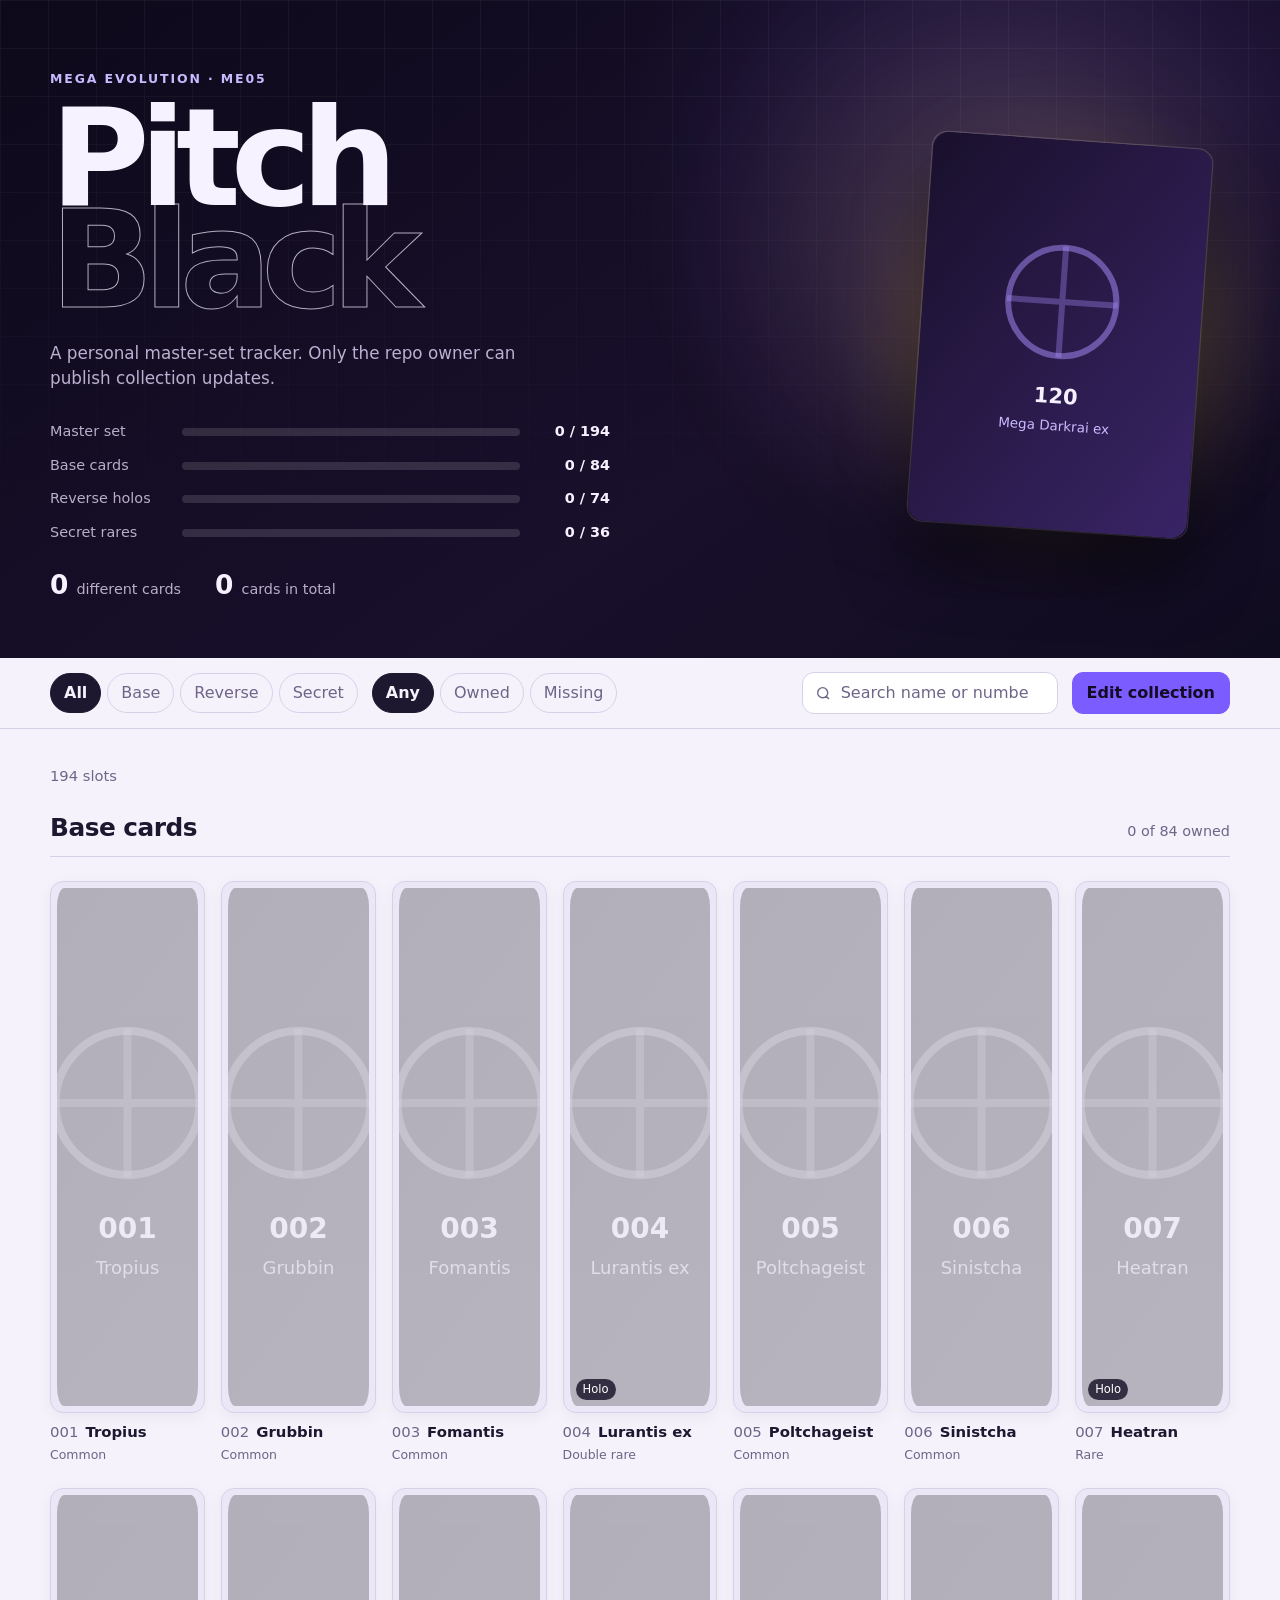
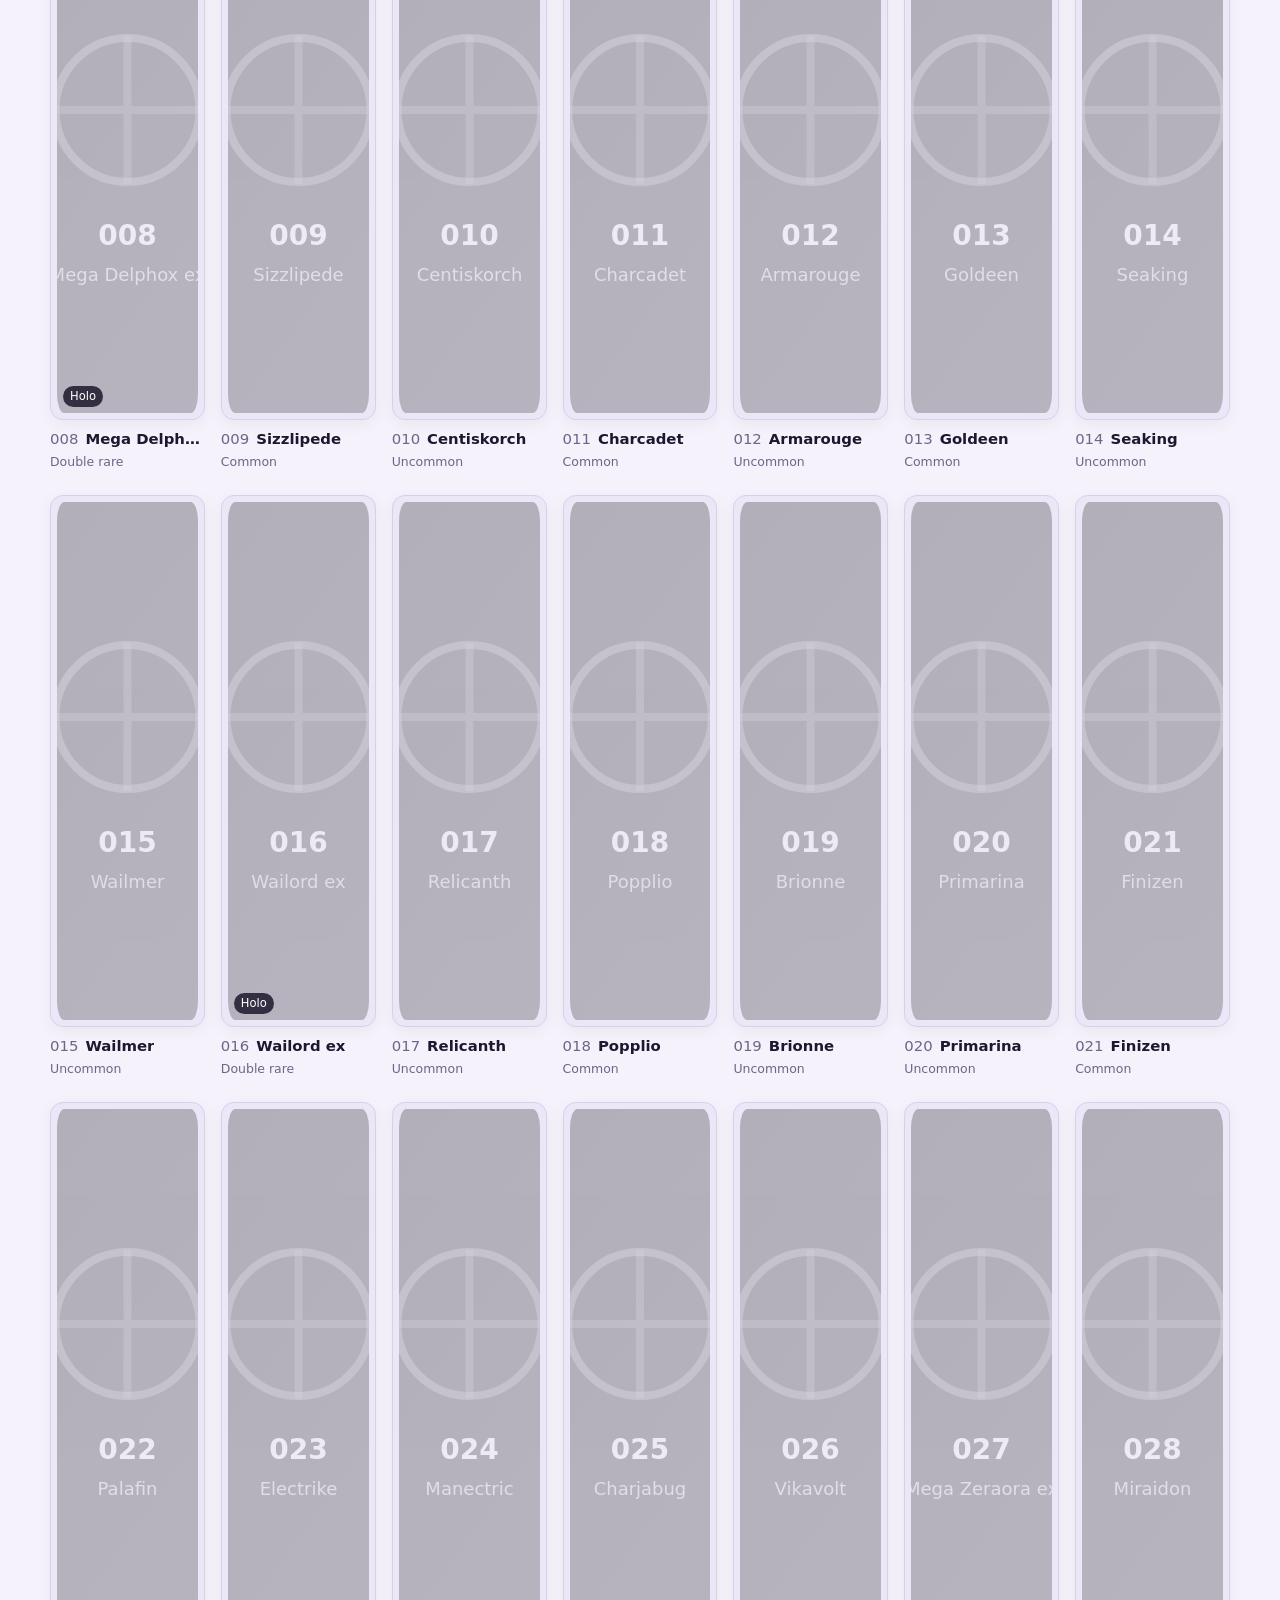
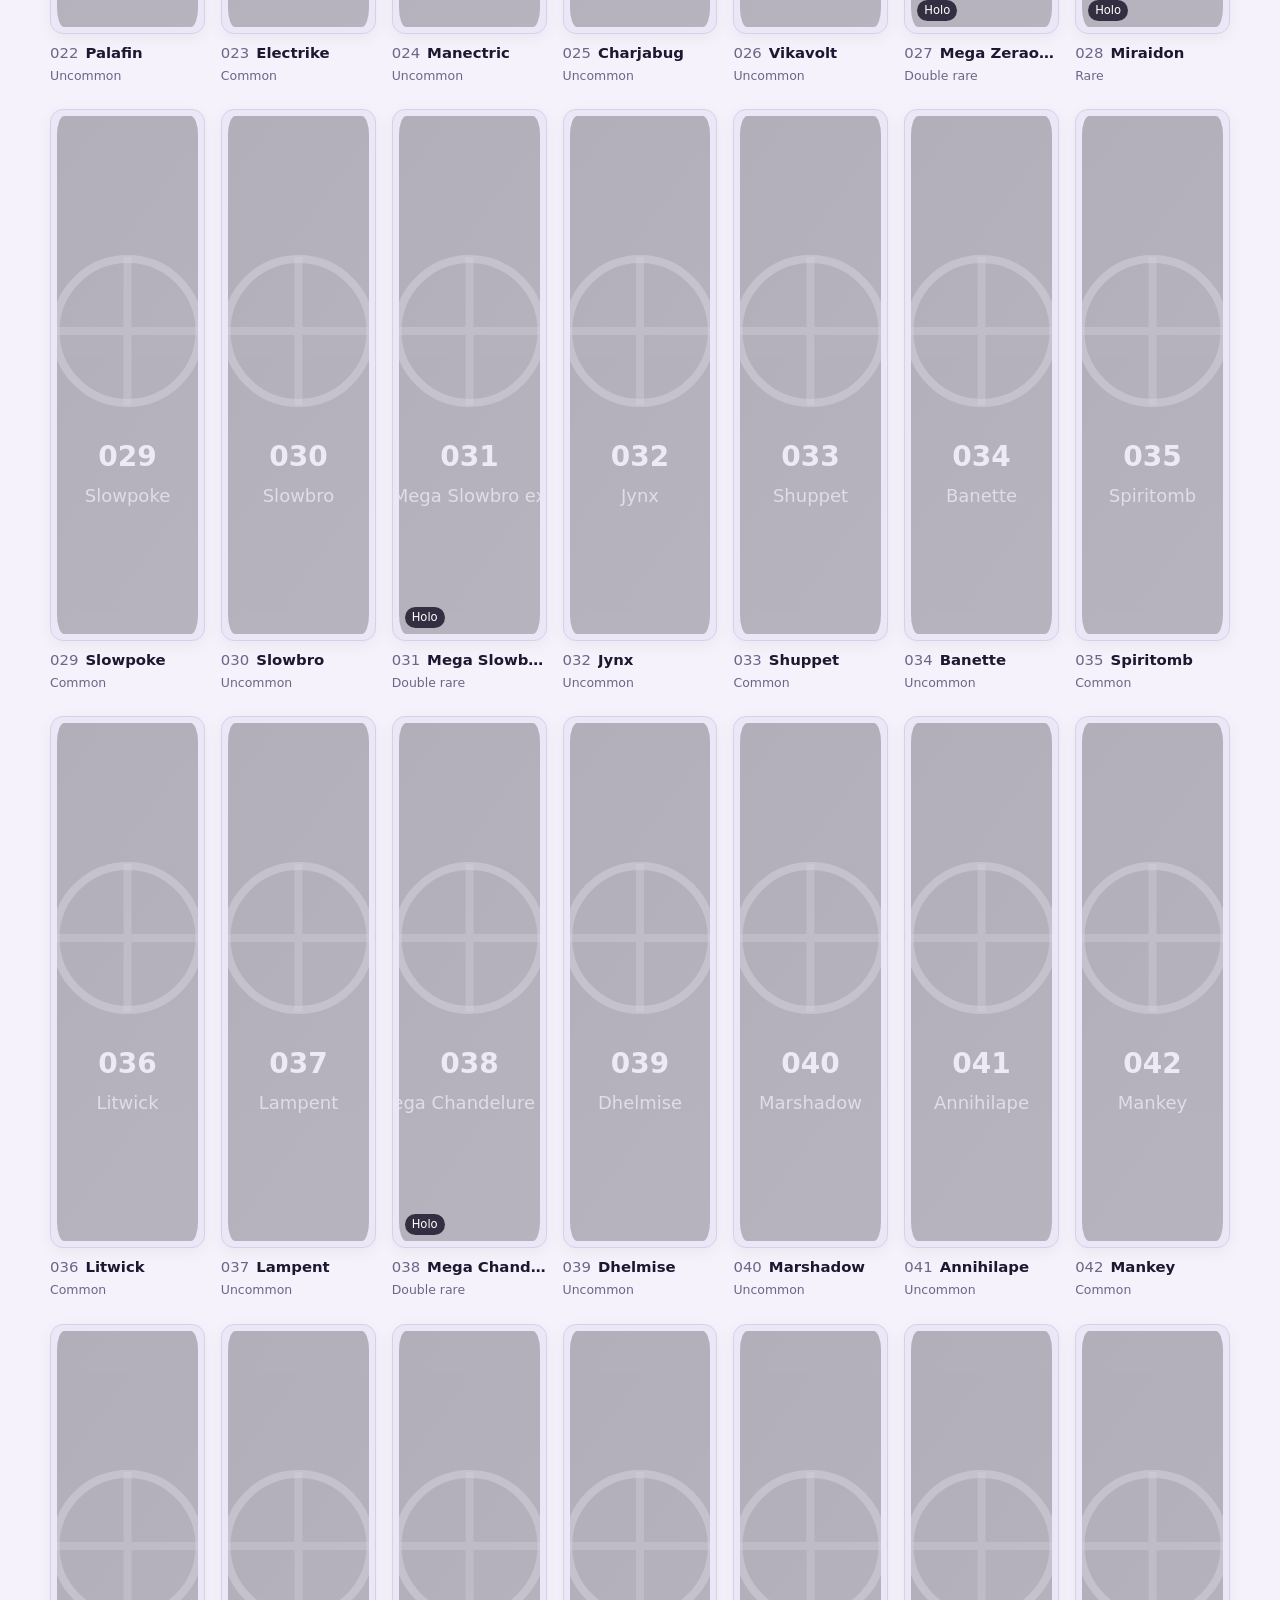
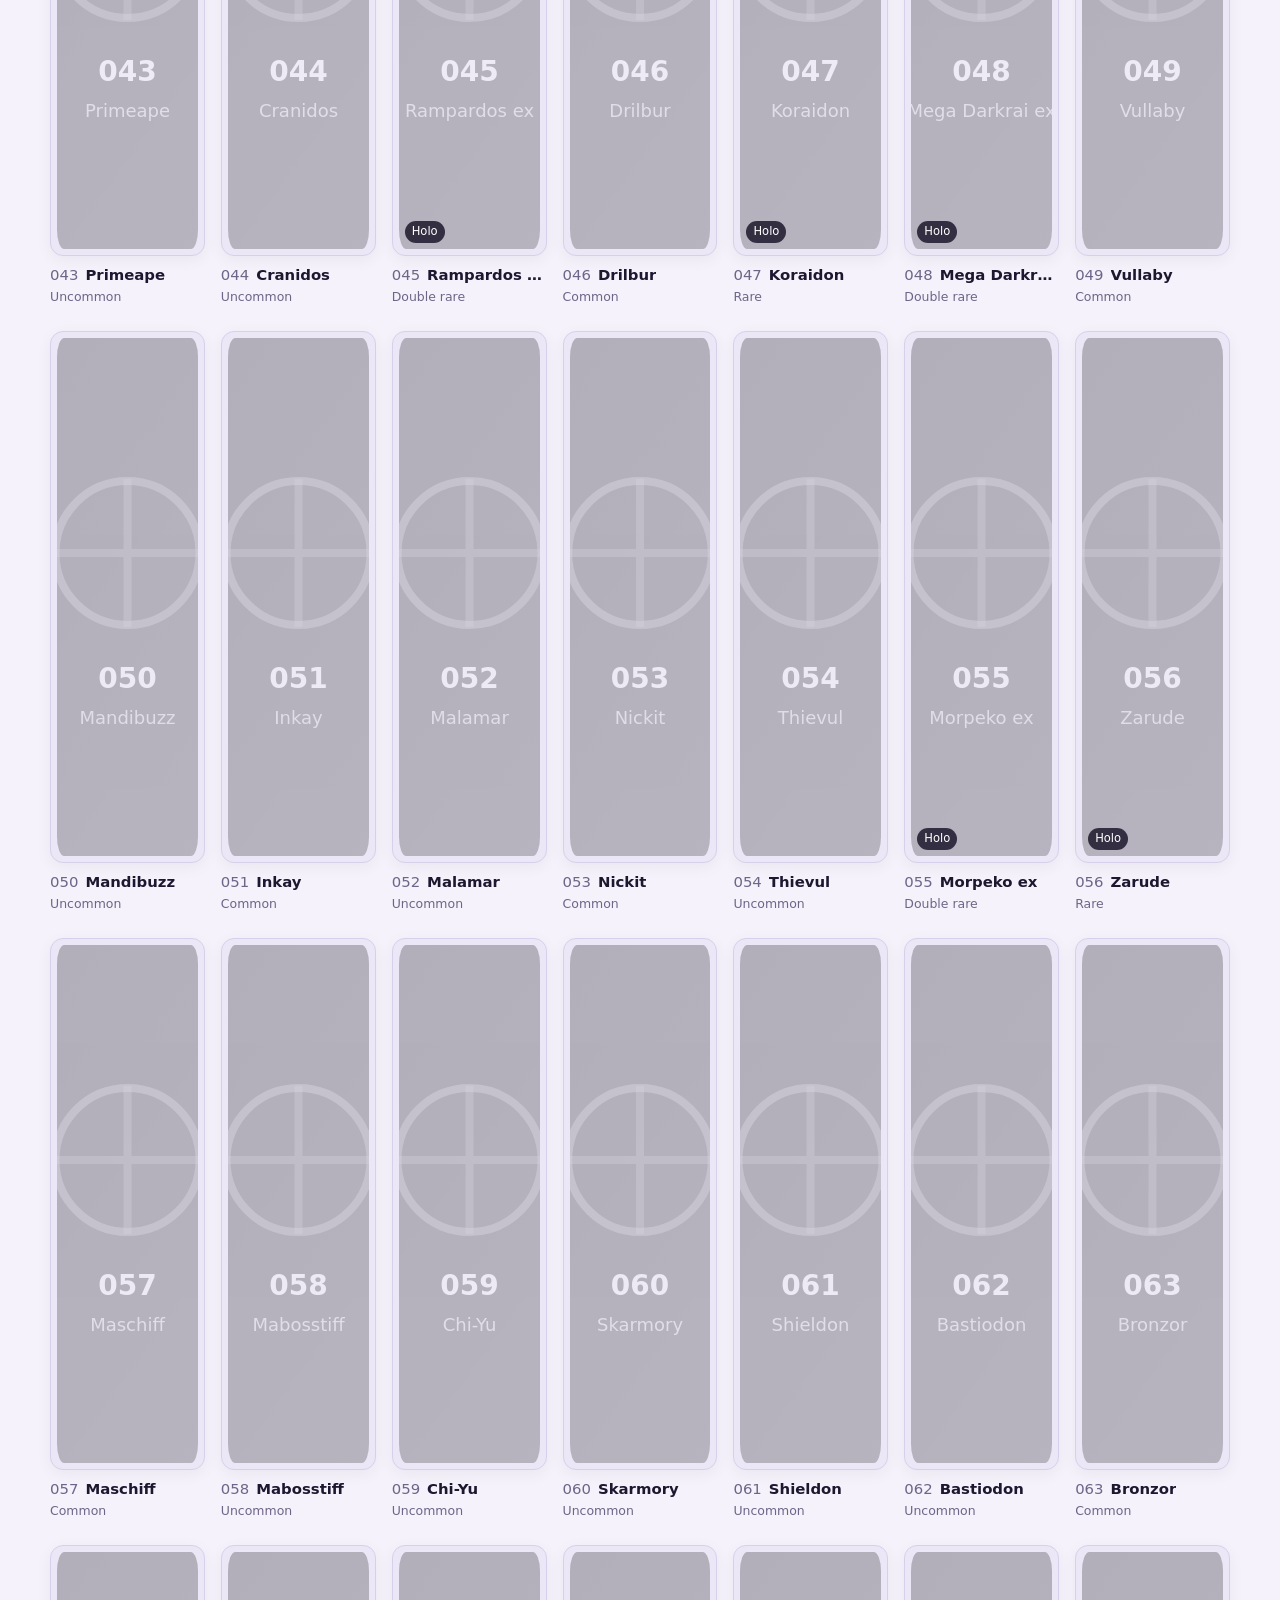
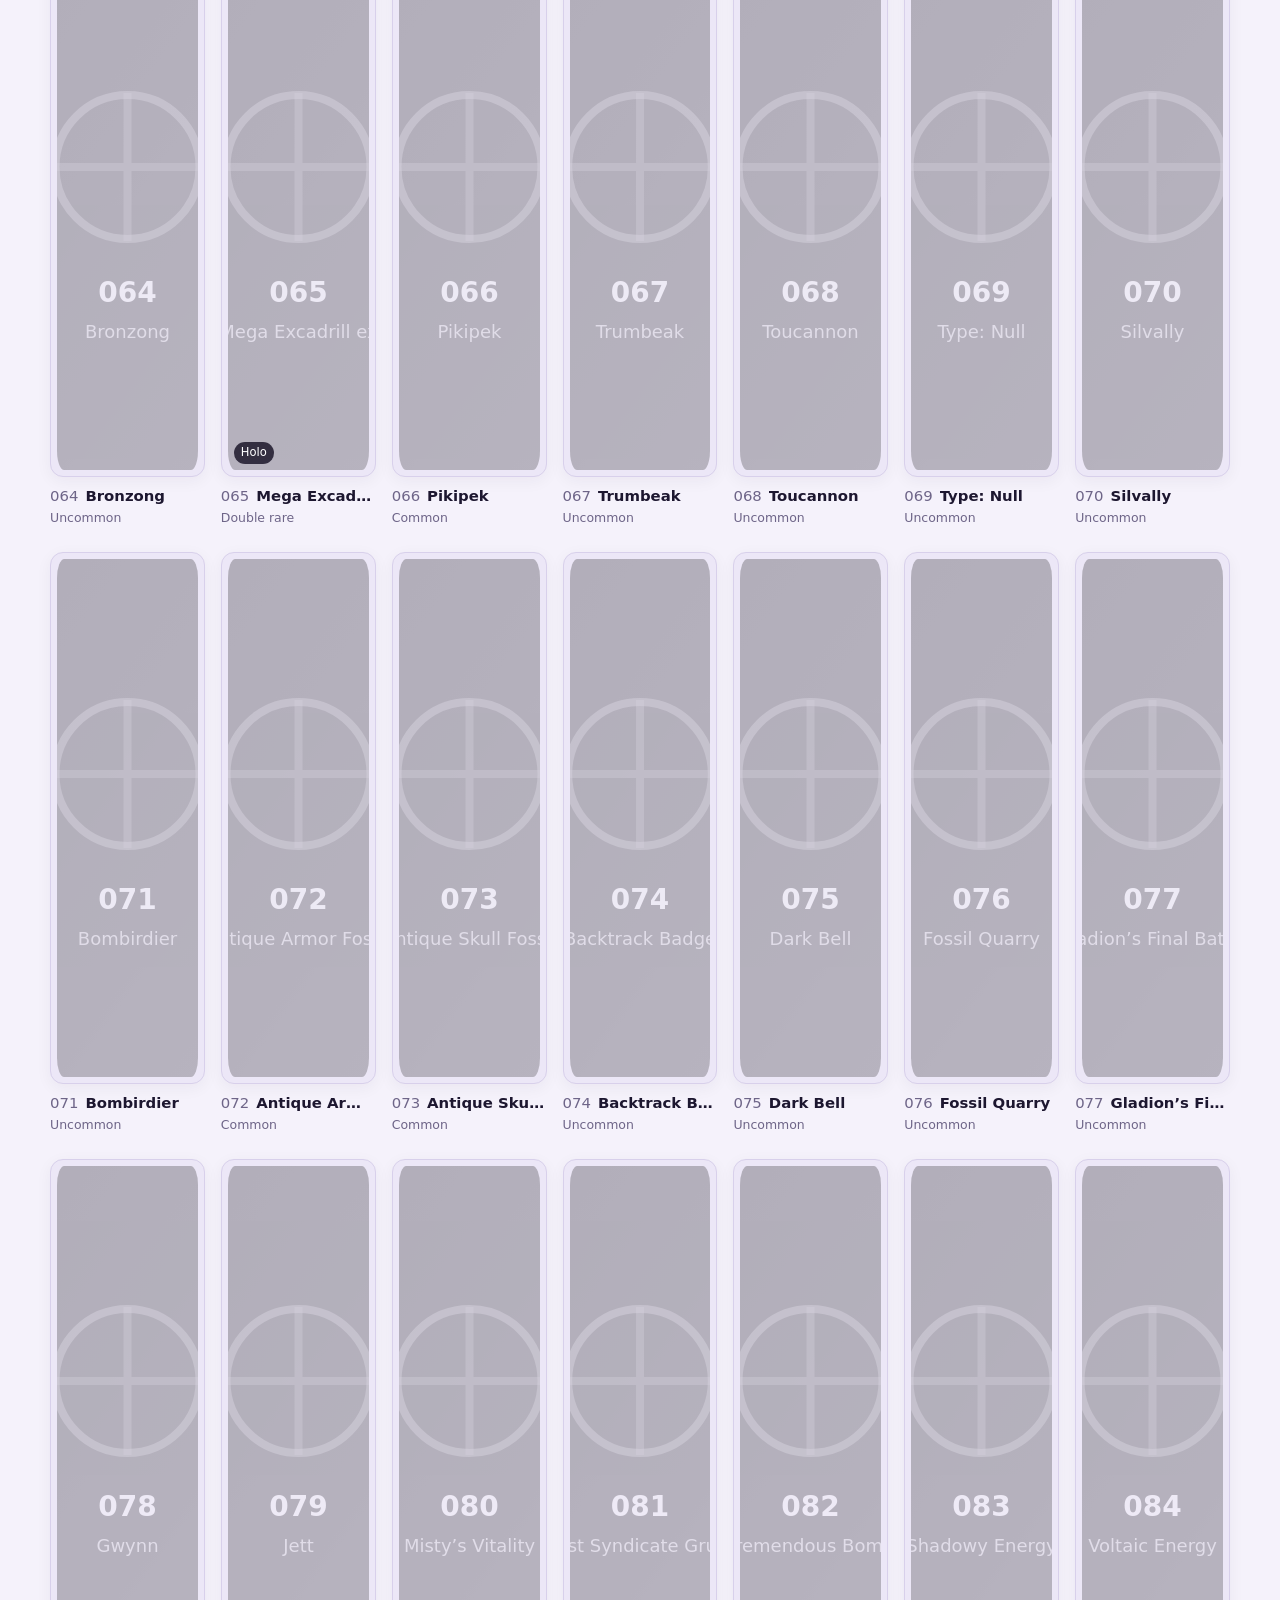
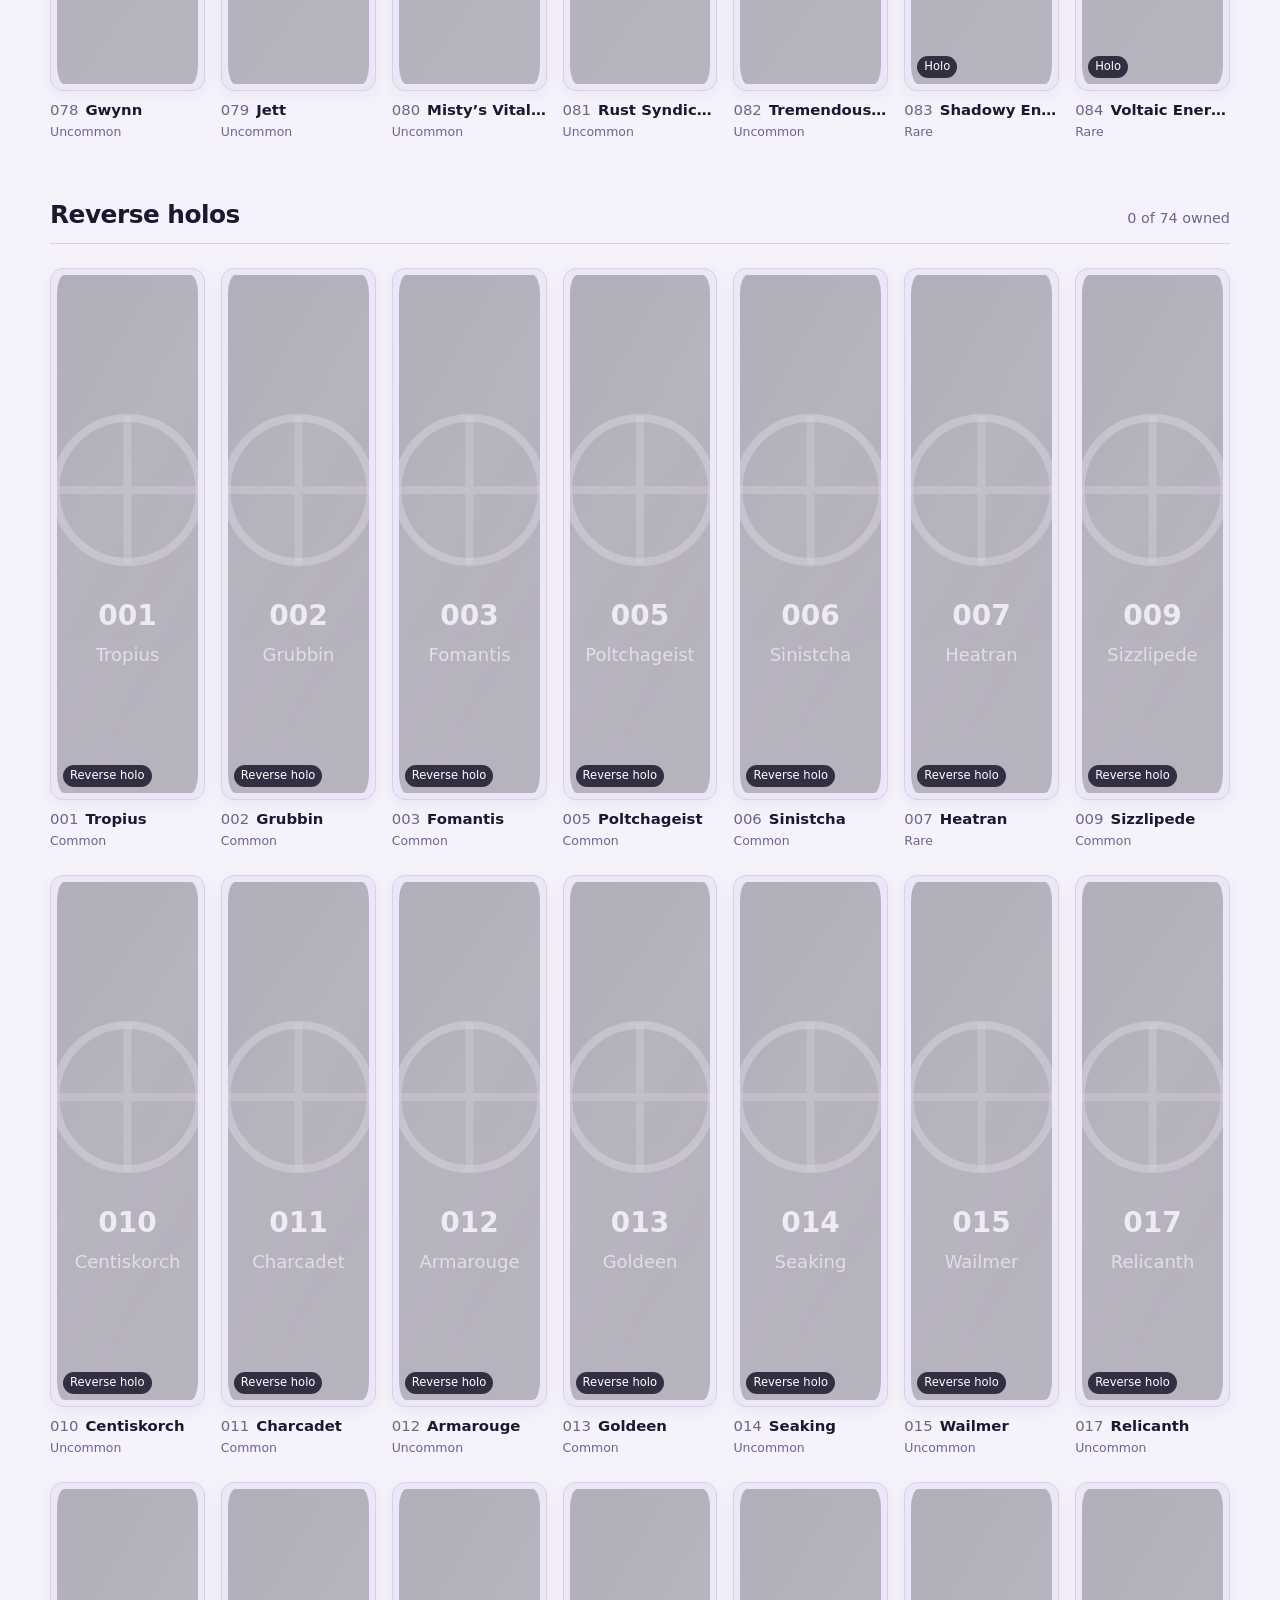
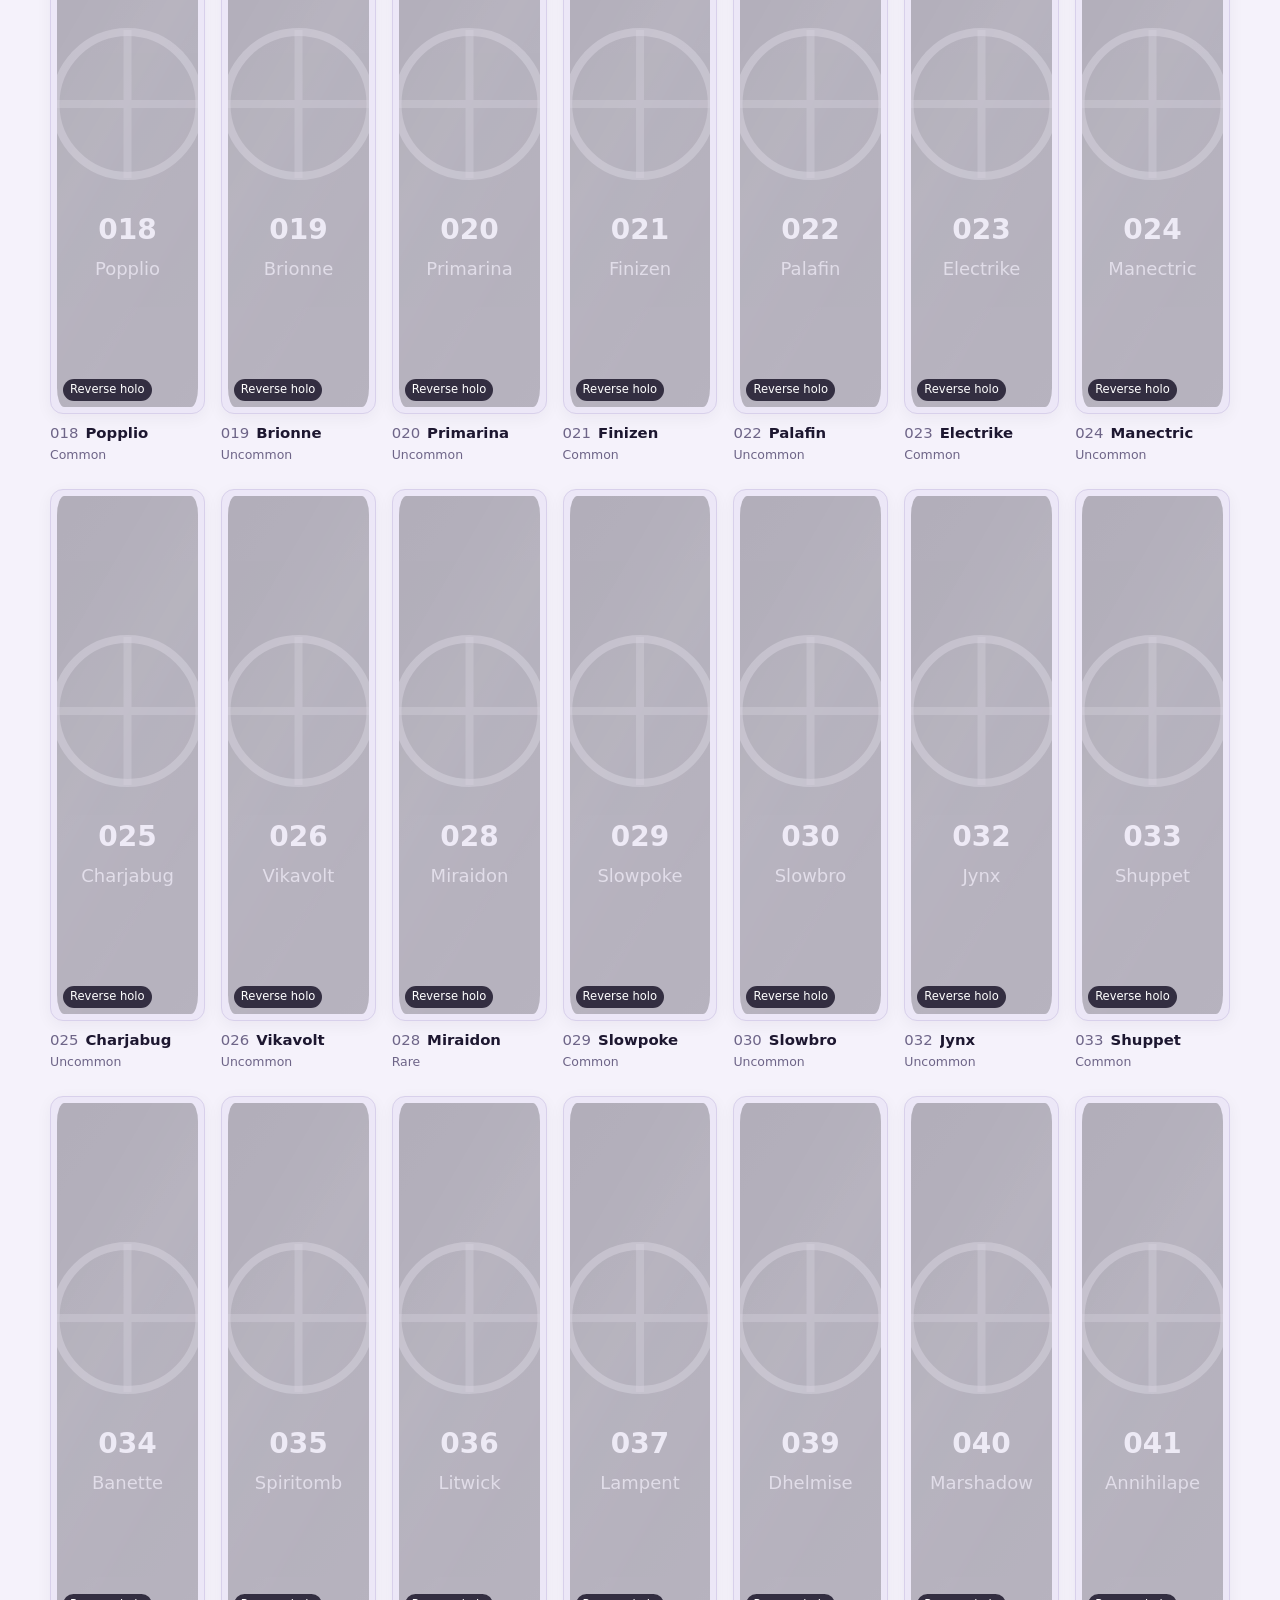
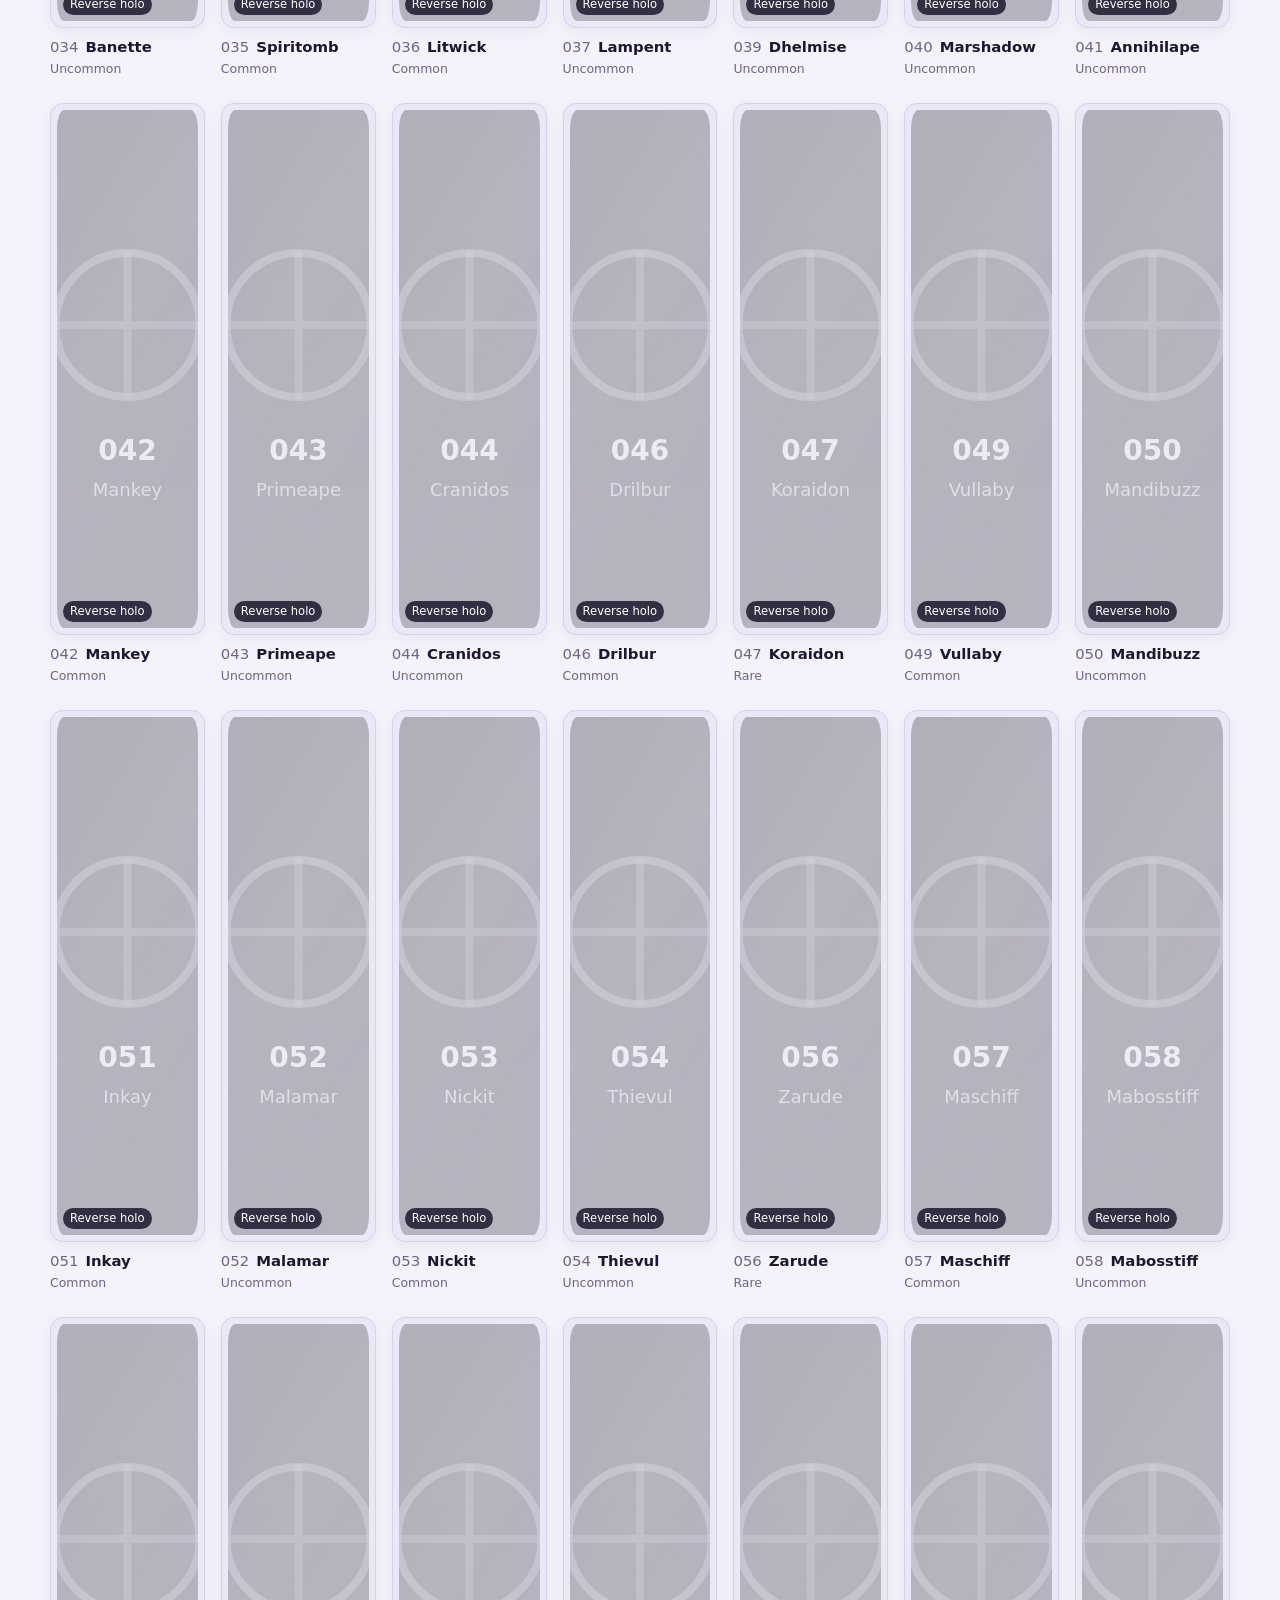
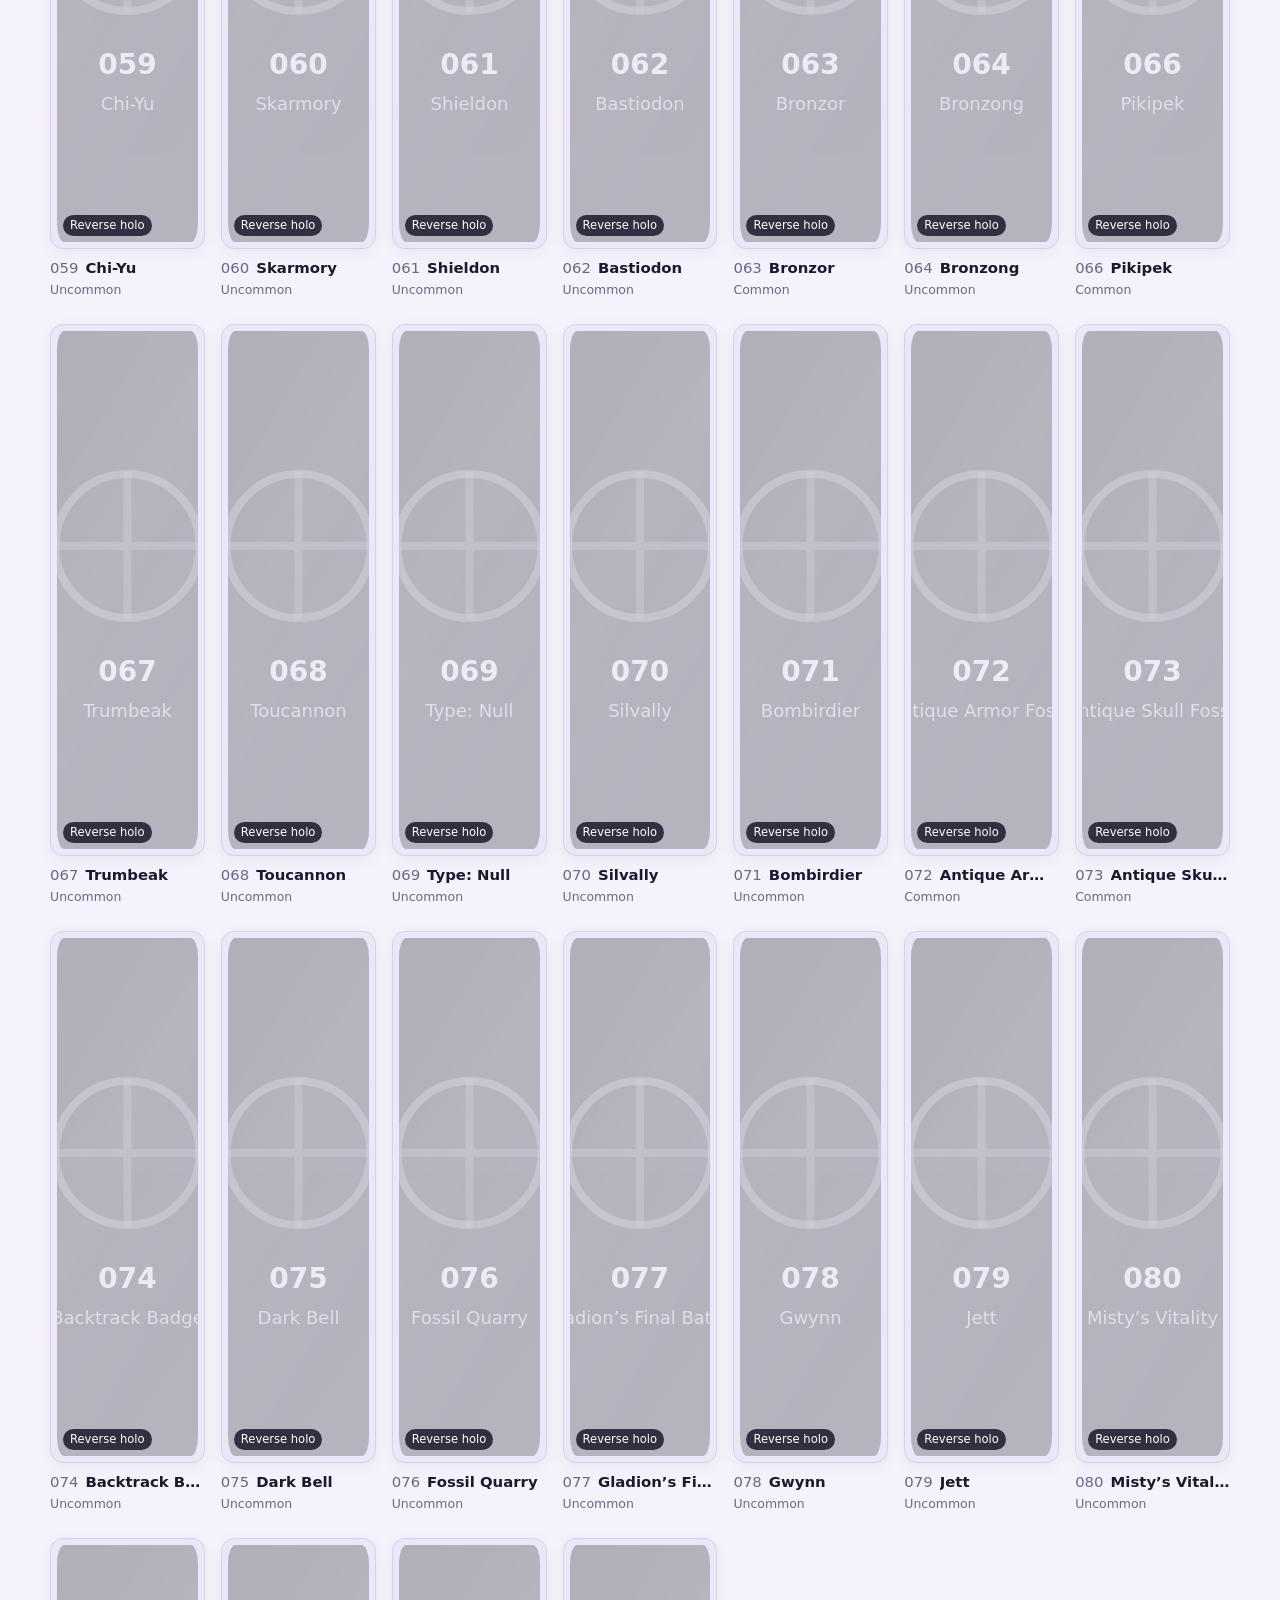
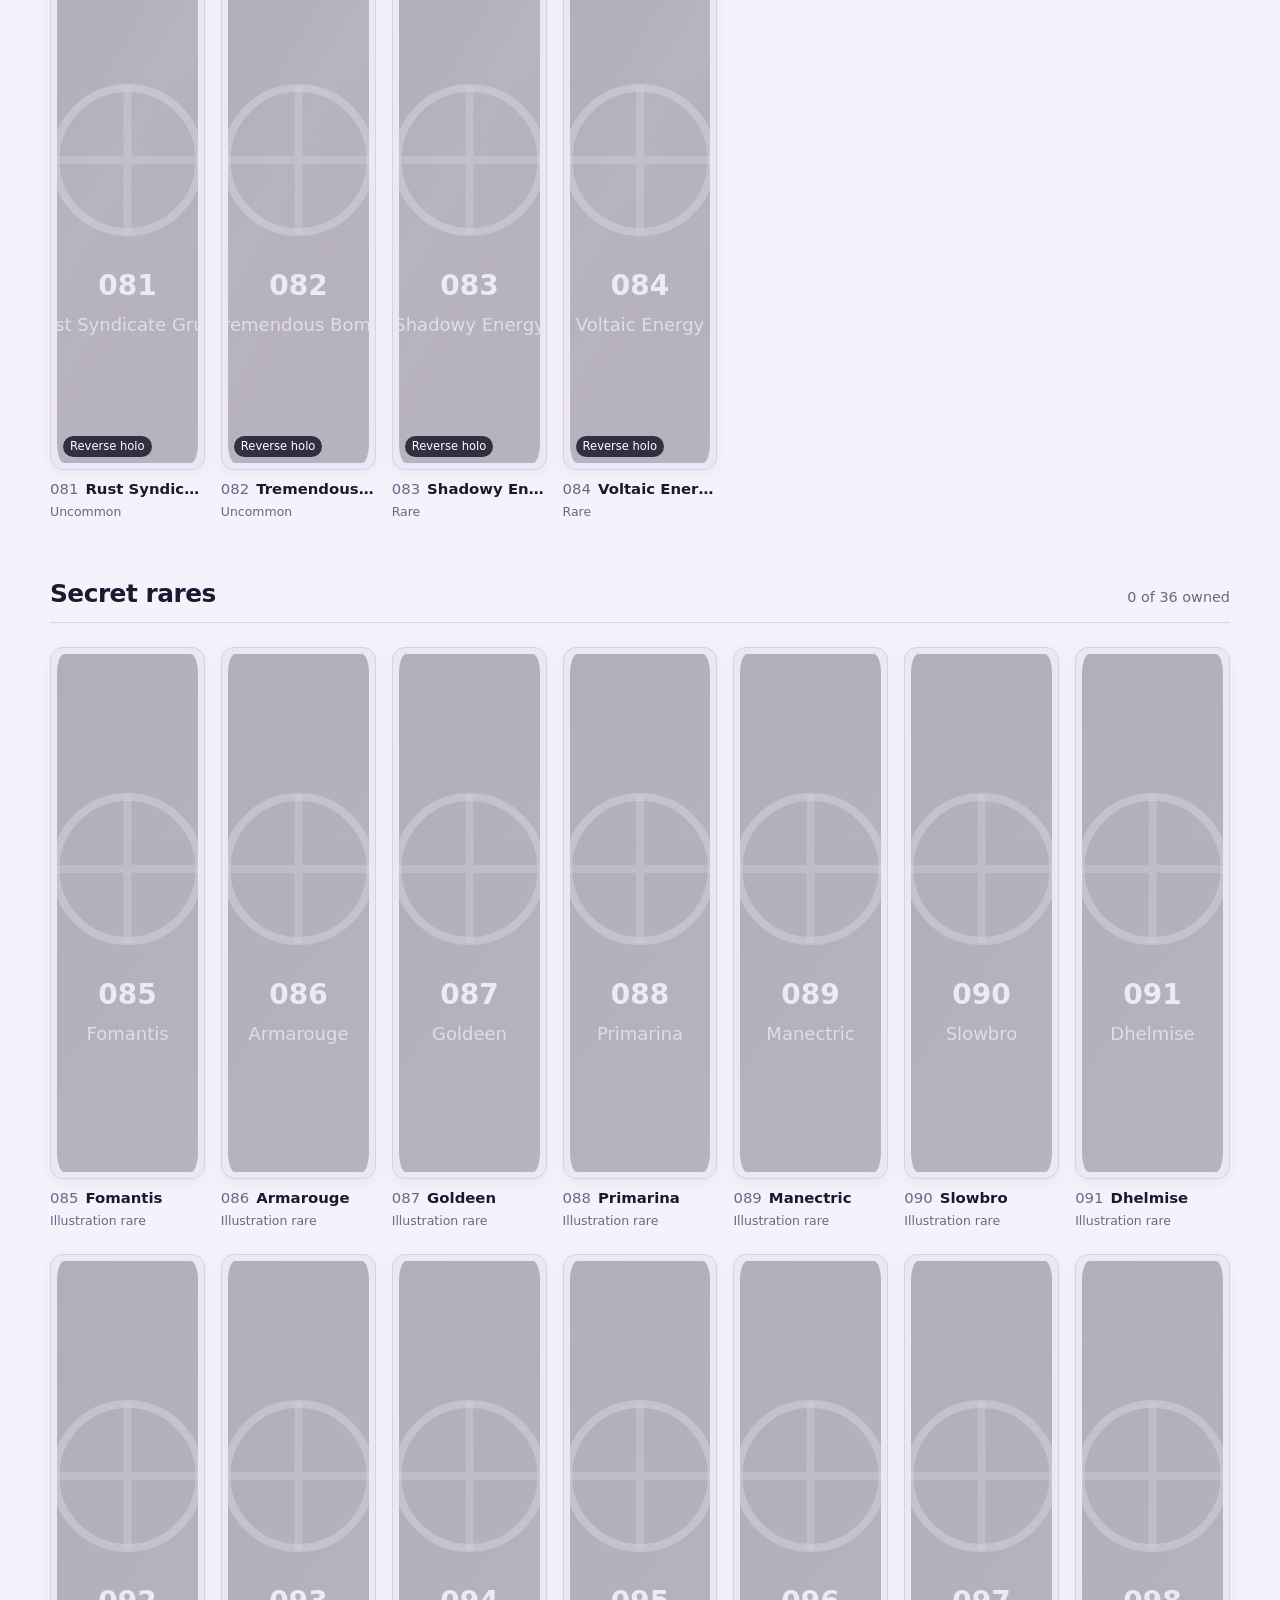
==== commit 8690d1c2: "Update intro text in index.html" ====
--- a/index.html
+++ b/index.html
@@ -17,7 +17,7 @@
       <div>
         <p class="eyebrow">Mega Evolution · ME05</p>
         <h1>Pitch<br><span>Black</span></h1>
-        <p class="intro">A personal master-set tracker. Your progress is saved automatically on this device.</p>
+        <p class="intro">A personal master-set tracker. Only the repo owner can publish collection updates.</p>
 
         <div class="progress-list" id="progress-list" aria-label="Collection progress"></div>
 
@@ -78,7 +78,11 @@
   <footer>
     <div class="shell footer__inner">
       <p>194 master-set slots: 84 base cards, 74 reverse holos and 36 secret rares. Promo cards are not included.</p>
-      <p>Unofficial personal collection tracker. Card artwork © Pokémon / Nintendo / Creatures / GAME FREAK.</p>
+      <p>
+  Unofficial, non-commercial fan-made collection tracker. Not affiliated with
+  or endorsed by Nintendo, Creatures Inc., GAME FREAK, or The Pokémon Company.
+  Pokémon and Pokémon character names are trademarks of their respective owners.
+</p>
     </div>
   </footer>
 
--- a/styles.css
+++ b/styles.css
@@ -36,6 +36,7 @@
 body { margin: 0; min-width: 320px; background: var(--bg); color: var(--text); line-height: 1.5; }
 button, input { font: inherit; }
 button { color: inherit; }
+button:disabled { cursor: not-allowed; opacity: .62; }
 button, .card__image-wrap { -webkit-tap-highlight-color: transparent; }
 :focus-visible { outline: 3px solid var(--accent); outline-offset: 3px; }
 [hidden] { display: none !important; }
@@ -84,8 +85,10 @@
 .button--primary:hover { filter: brightness(1.08); }
 
 .collection { min-height: 50vh; padding-block: 28px 120px; }
-.results-bar { display: flex; justify-content: space-between; align-items: center; min-height: 38px; margin-bottom: 8px; color: var(--muted); }
+.results-bar { display: flex; justify-content: space-between; align-items: center; gap: 14px; min-height: 38px; margin-bottom: 8px; color: var(--muted); }
 .results-bar p { margin: 0; font-size: .92rem; }
+.sync-status { margin-left: auto !important; text-align: right; }
+.status--error { color: var(--danger) !important; }
 .text-button { border: 0; background: transparent; color: var(--accent); text-decoration: underline; cursor: pointer; }
 .card-grid { display: grid; grid-template-columns: repeat(auto-fill, minmax(150px, 1fr)); gap: 24px 16px; }
 .section-heading { grid-column: 1 / -1; display: flex; justify-content: space-between; align-items: baseline; gap: 20px; border-bottom: 1px solid var(--line); padding: 30px 0 10px; }
@@ -126,6 +129,20 @@
 .footer__inner { padding-block: 28px 42px; }
 .footer__inner p { max-width: 78ch; margin: 0 0 6px; }
 
+.owner-bar { border-bottom: 1px solid var(--line); background: var(--surface); color: var(--muted); font-size: .86rem; }
+.owner-bar__inner { min-height: 44px; display: flex; justify-content: space-between; align-items: center; gap: 20px; }
+.owner-bar__inner > div { display: flex; align-items: center; gap: 14px; }
+.owner-bar a, .auth-card a { color: var(--accent); }
+.auth-page { min-height: 100vh; display: grid; place-items: center; padding: 28px; background: radial-gradient(circle at 70% 20%, rgba(123,92,255,.2), transparent 35%), var(--bg); }
+.auth-card { width: min(100%, 520px); padding: clamp(28px, 6vw, 48px); border: 1px solid var(--line); border-radius: 24px; background: var(--surface); box-shadow: var(--shadow); }
+.auth-title { margin-bottom: 28px; color: var(--text); font-size: clamp(3rem, 12vw, 5.4rem); line-height: .85; }
+.auth-card > p:not(.eyebrow) { color: var(--muted); }
+.auth-form { display: grid; gap: 10px; margin: 26px 0 16px; }
+.auth-form label { font-weight: 750; }
+.auth-form input { width: 100%; min-height: 46px; padding: 9px 12px; border: 1px solid var(--line); border-radius: 11px; background: var(--bg); color: var(--text); }
+.auth-form input:focus { border-color: var(--accent); outline: 3px solid color-mix(in srgb, var(--accent) 20%, transparent); }
+.auth-message { min-height: 1.5em; color: var(--accent) !important; }
+
 @media (max-width: 900px) {
   .toolbar__inner { flex-wrap: wrap; }
   .search { order: 3; flex: 1 1 100%; margin-left: 0; }
@@ -152,6 +169,9 @@
   .edit-dock__actions .button { flex: 1 1 44%; }
   .collection { padding-bottom: 210px; }
   .toast { bottom: 190px; }
+  .results-bar { align-items: flex-start; flex-wrap: wrap; }
+  .sync-status { flex: 1 1 100%; margin-left: 0 !important; text-align: left; }
+  .owner-bar__inner { align-items: flex-start; flex-direction: column; gap: 5px; padding-block: 9px; }
 }
 
 @media (prefers-reduced-motion: reduce) {
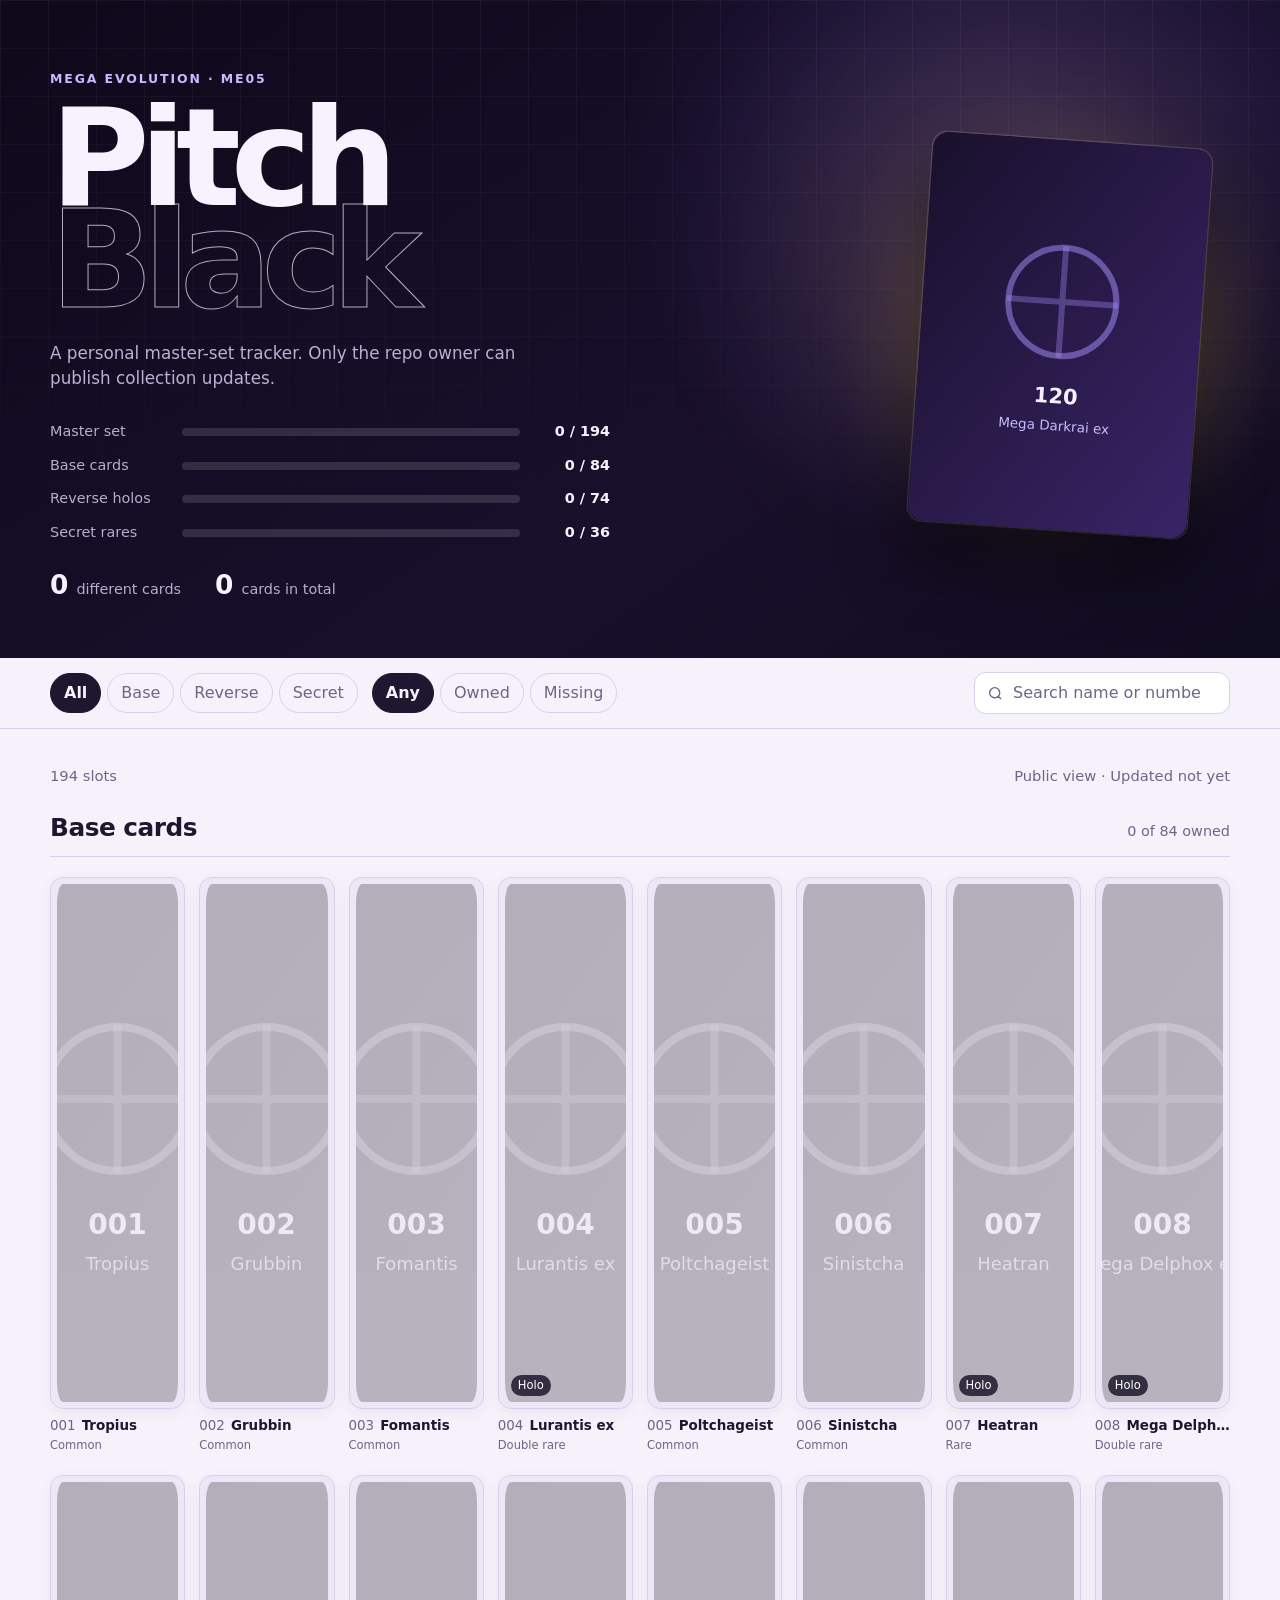
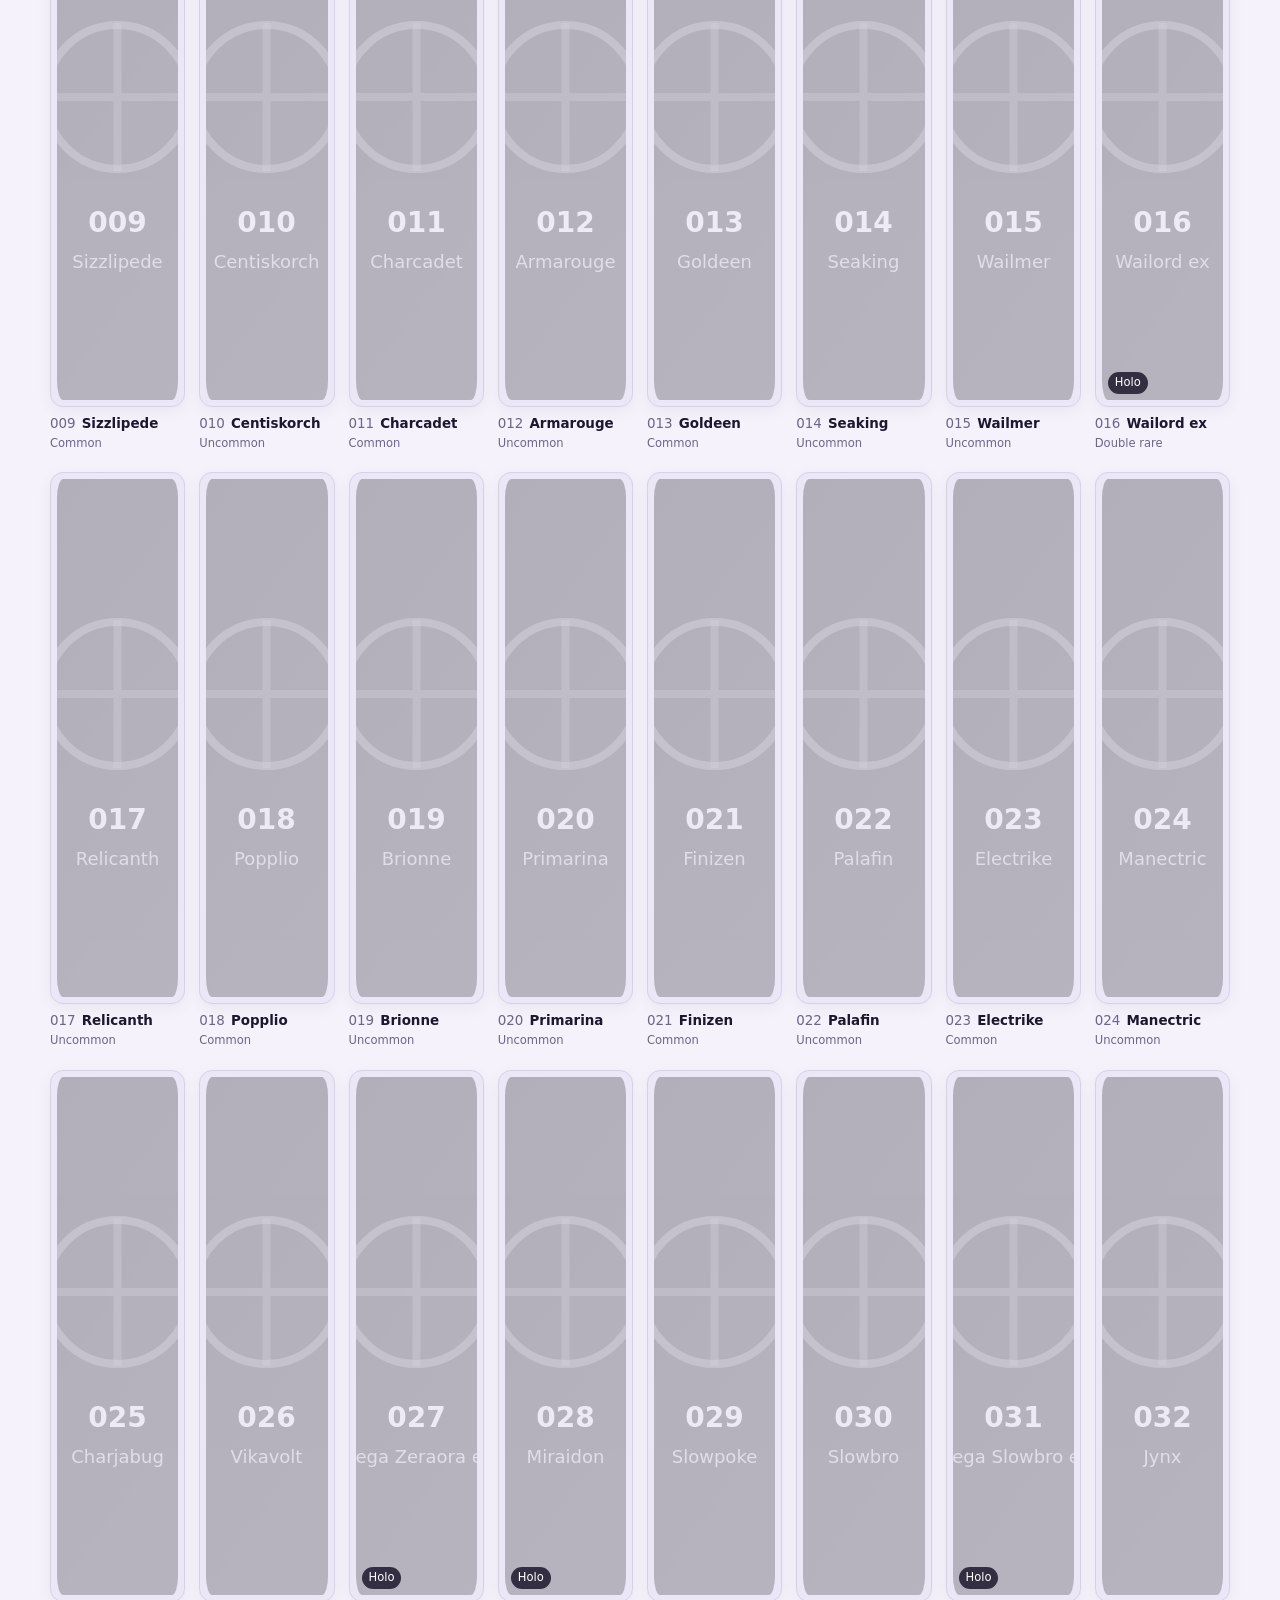
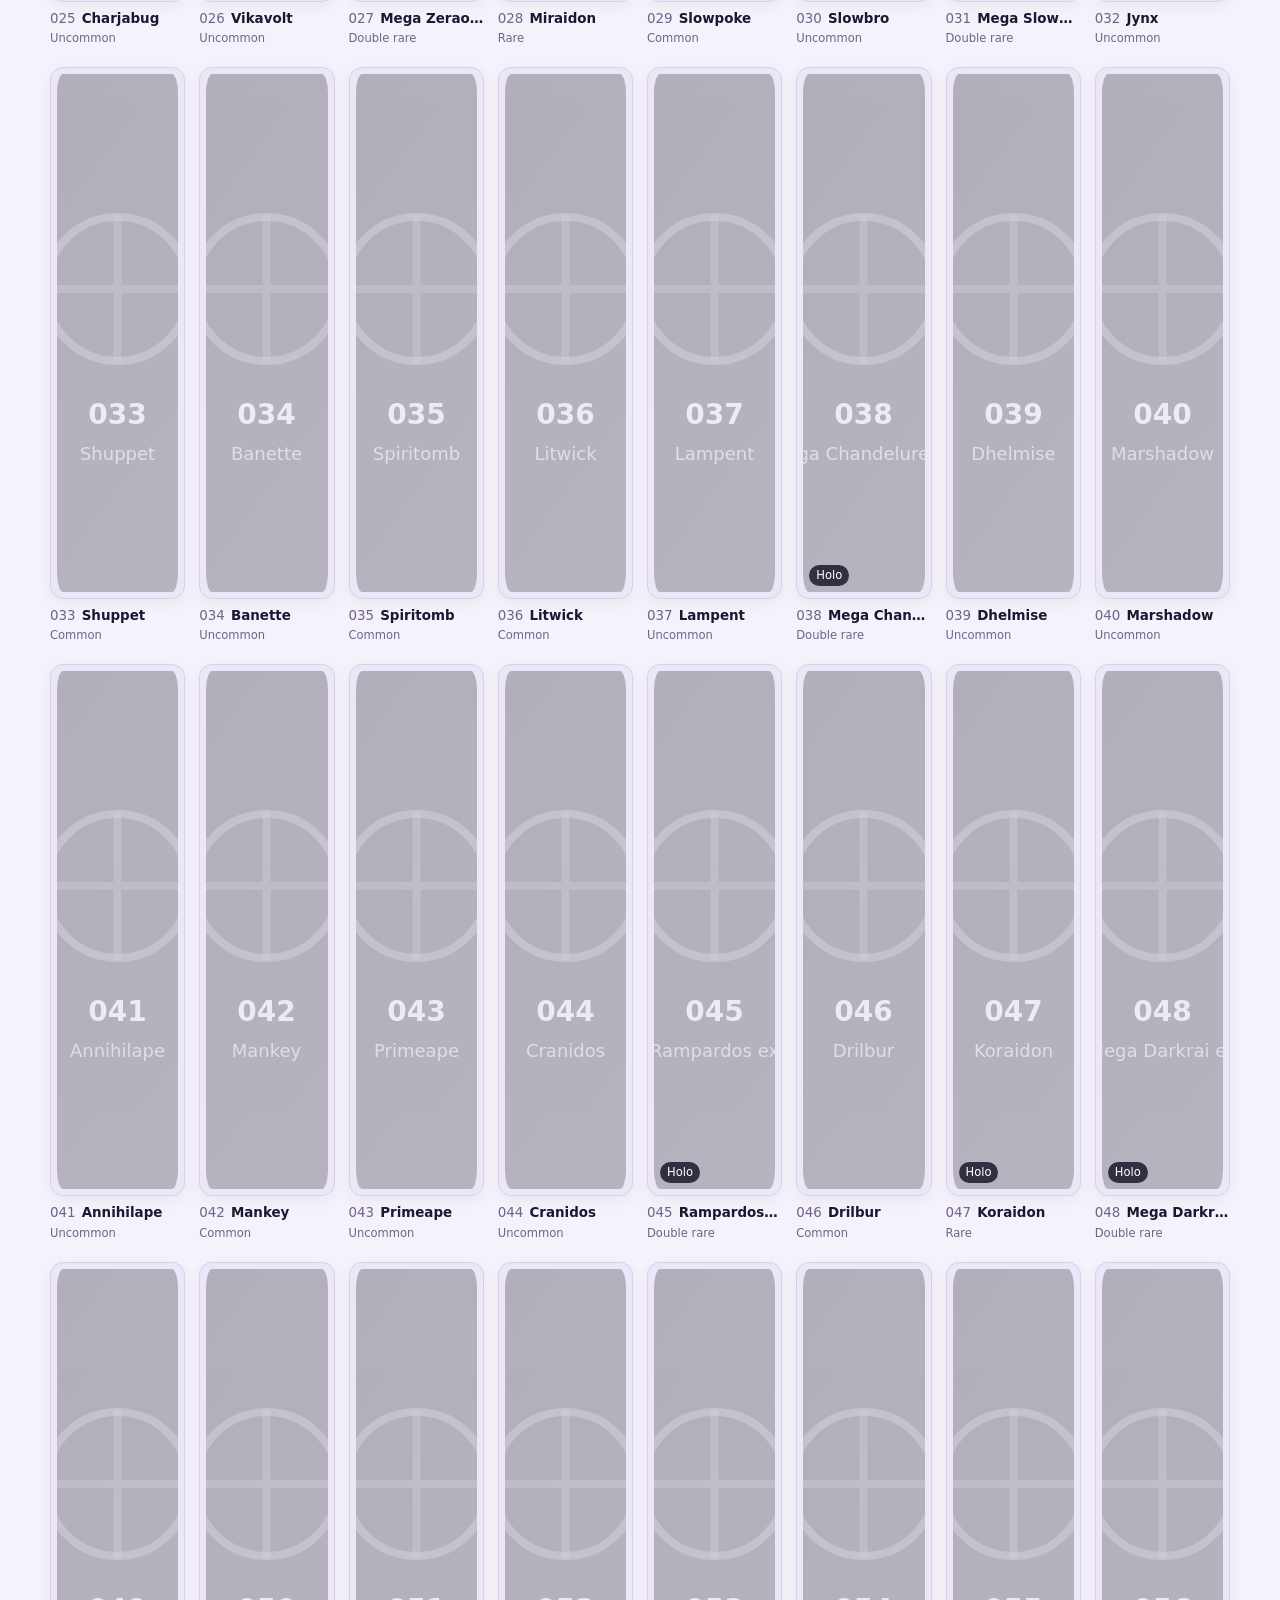
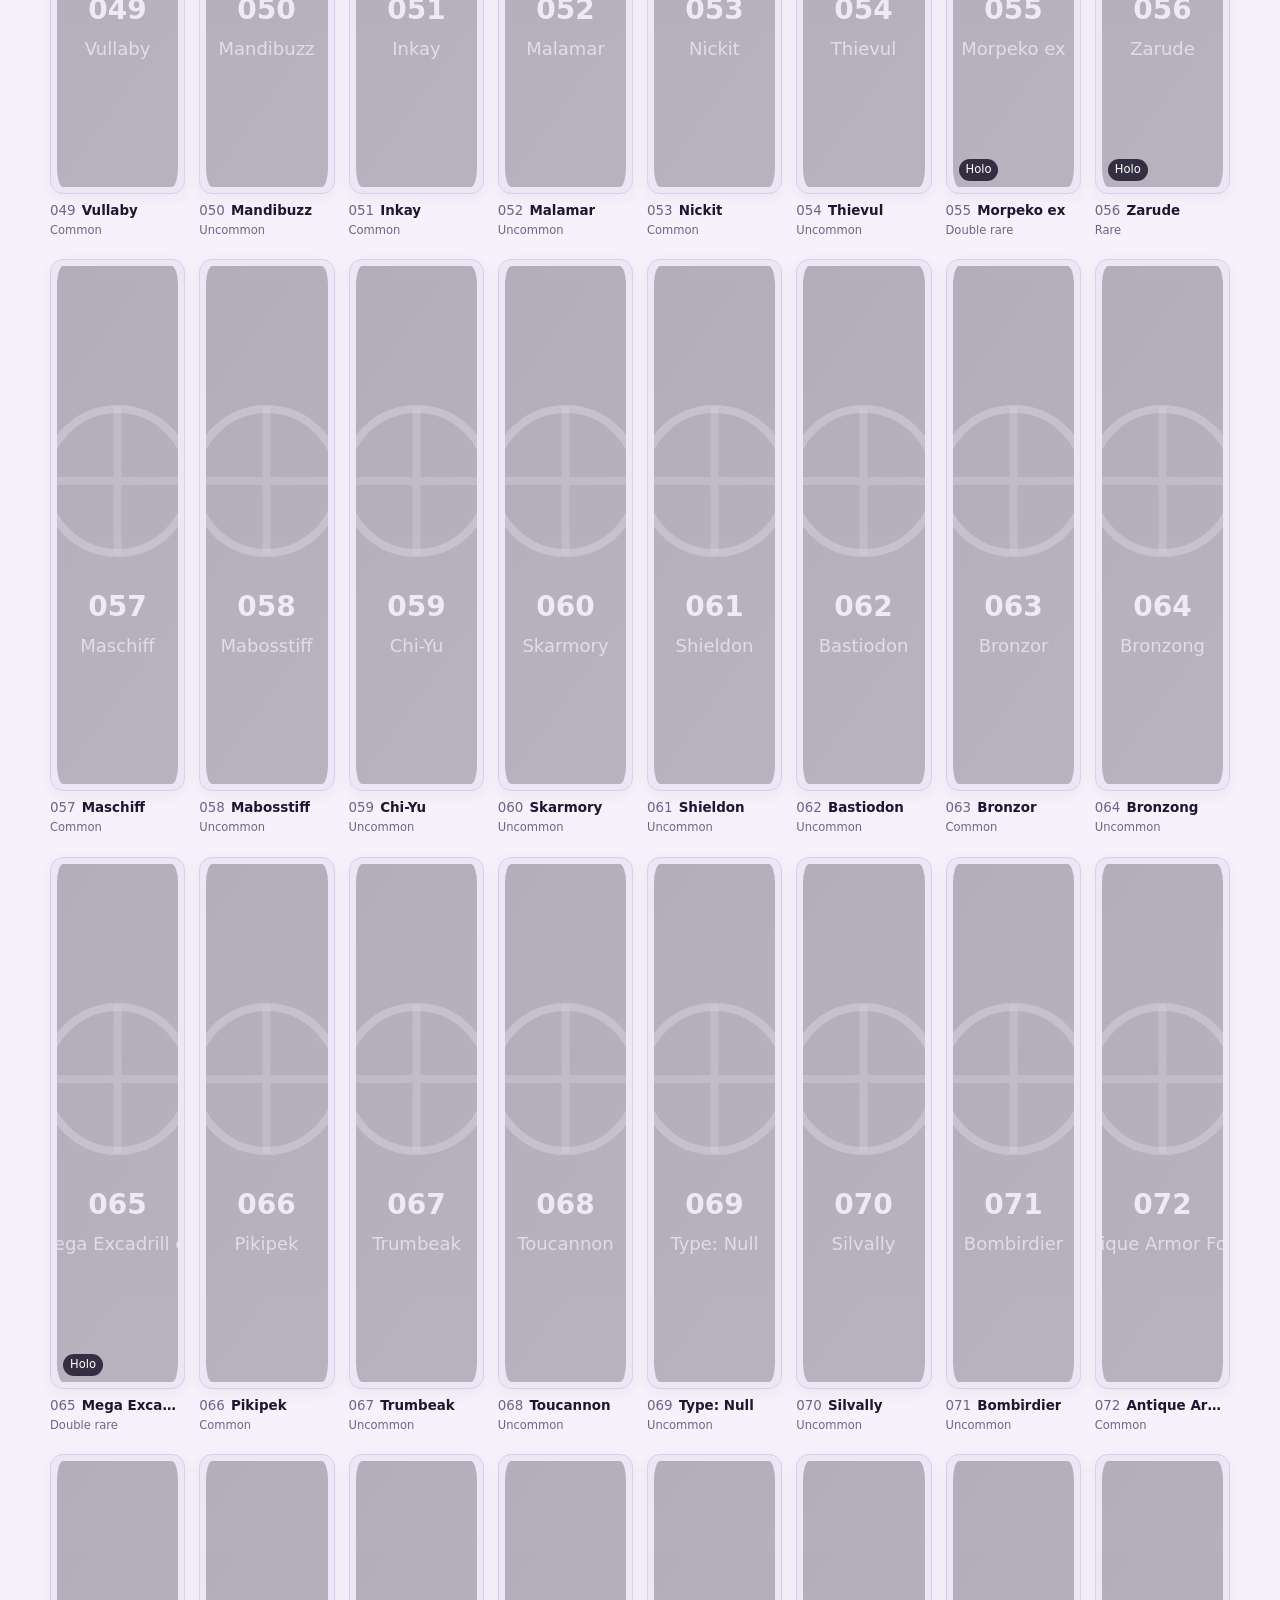
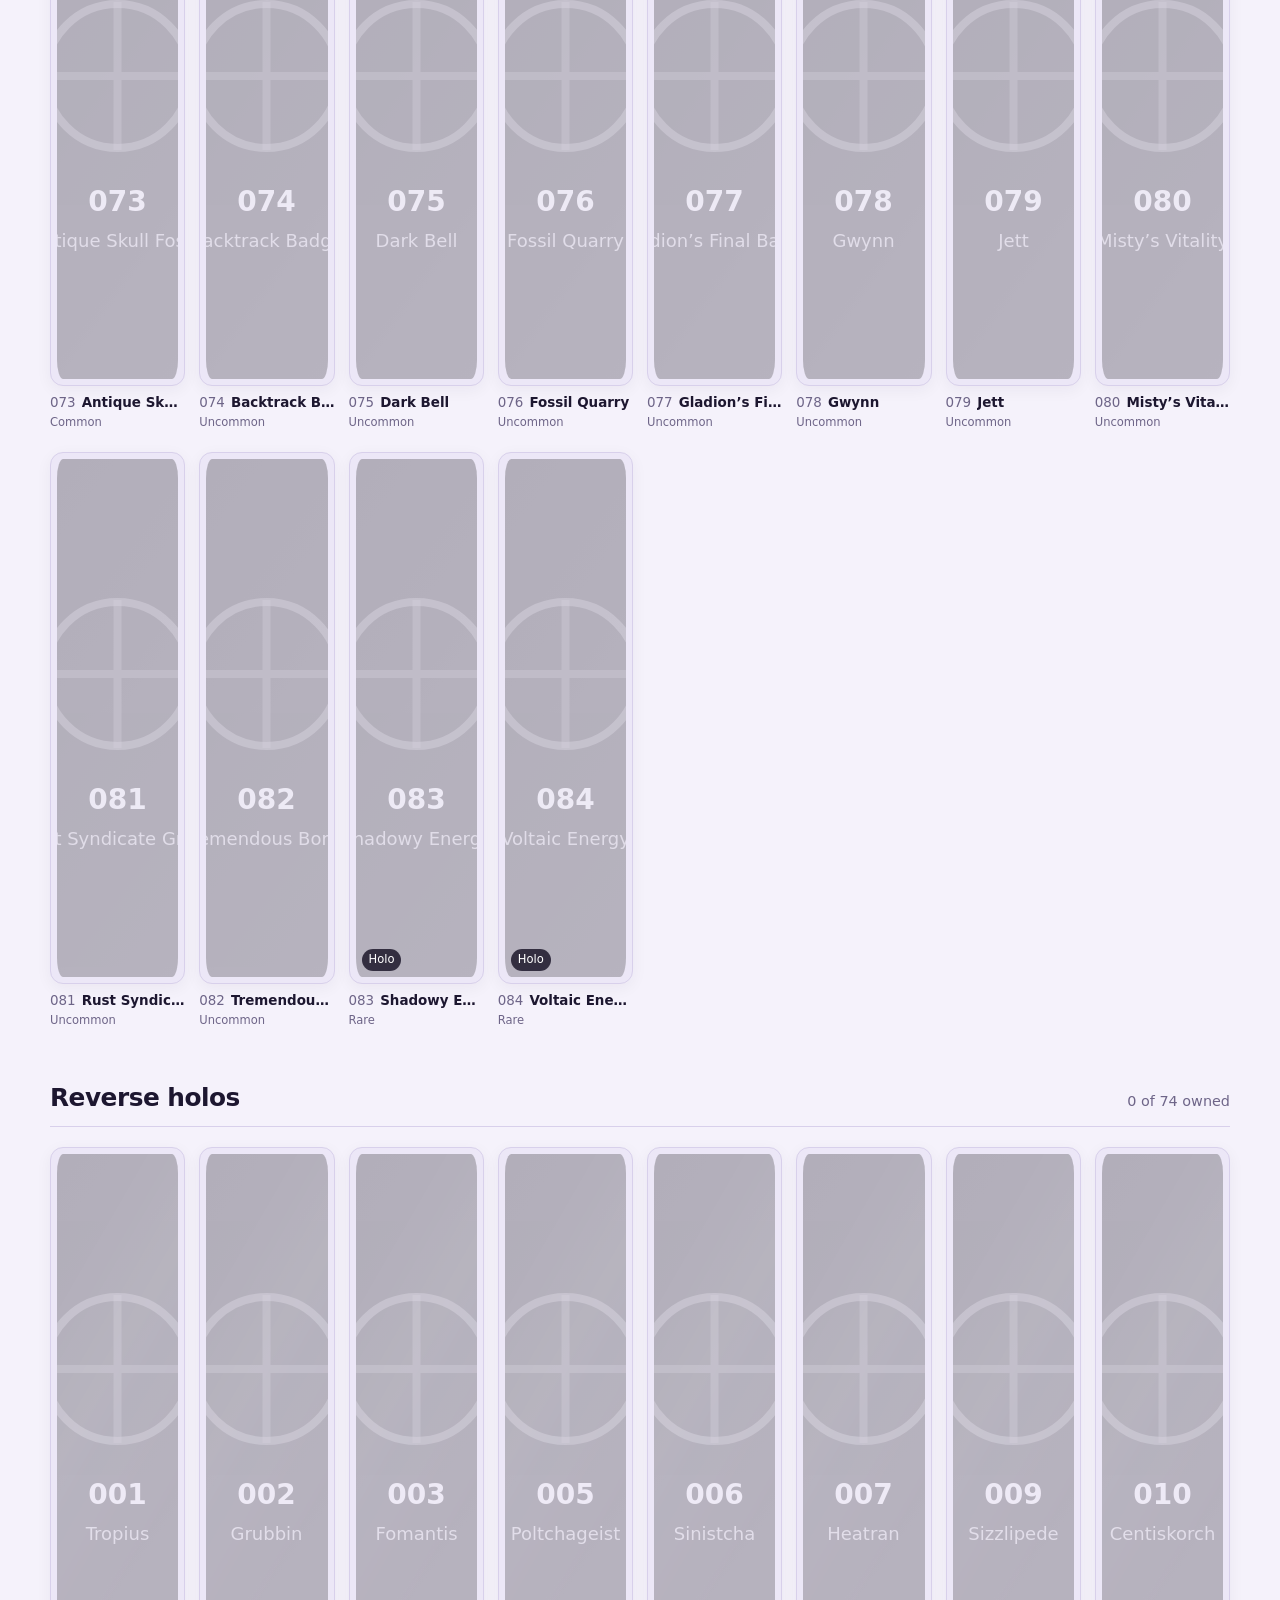
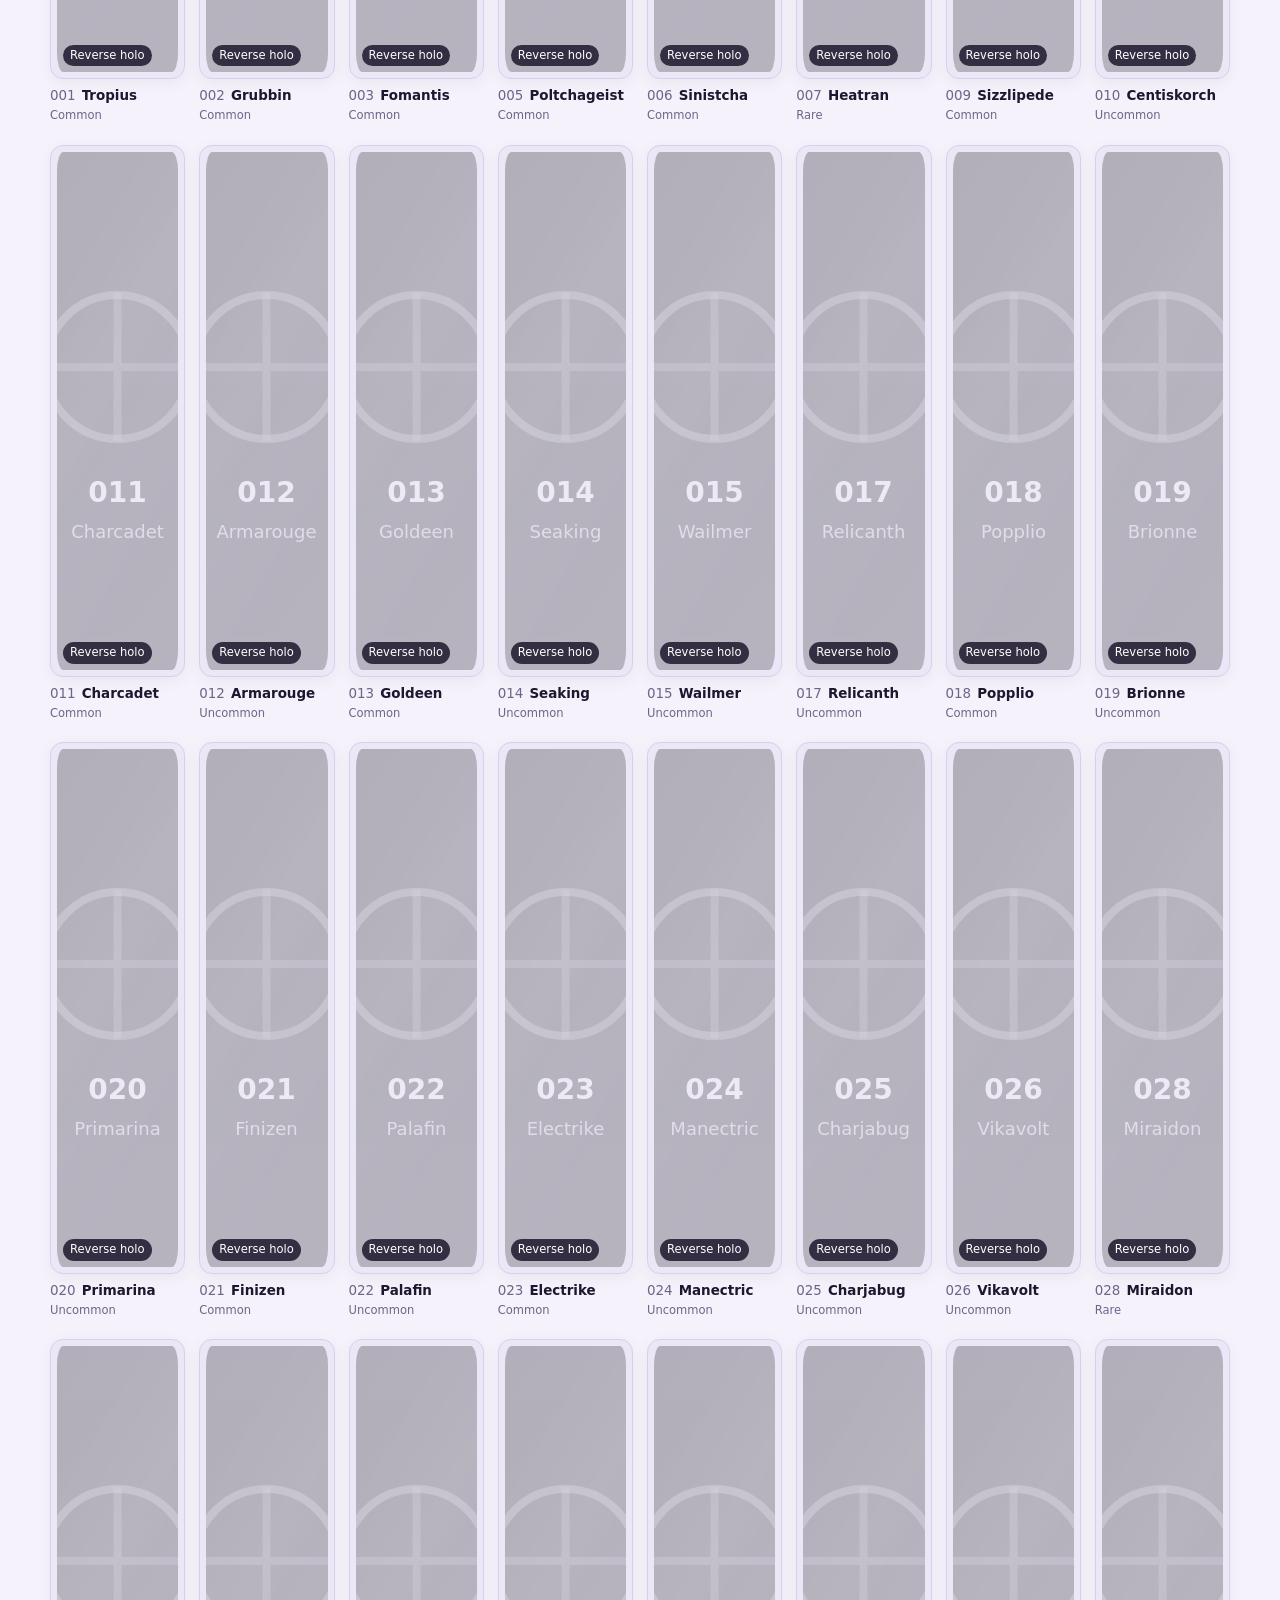
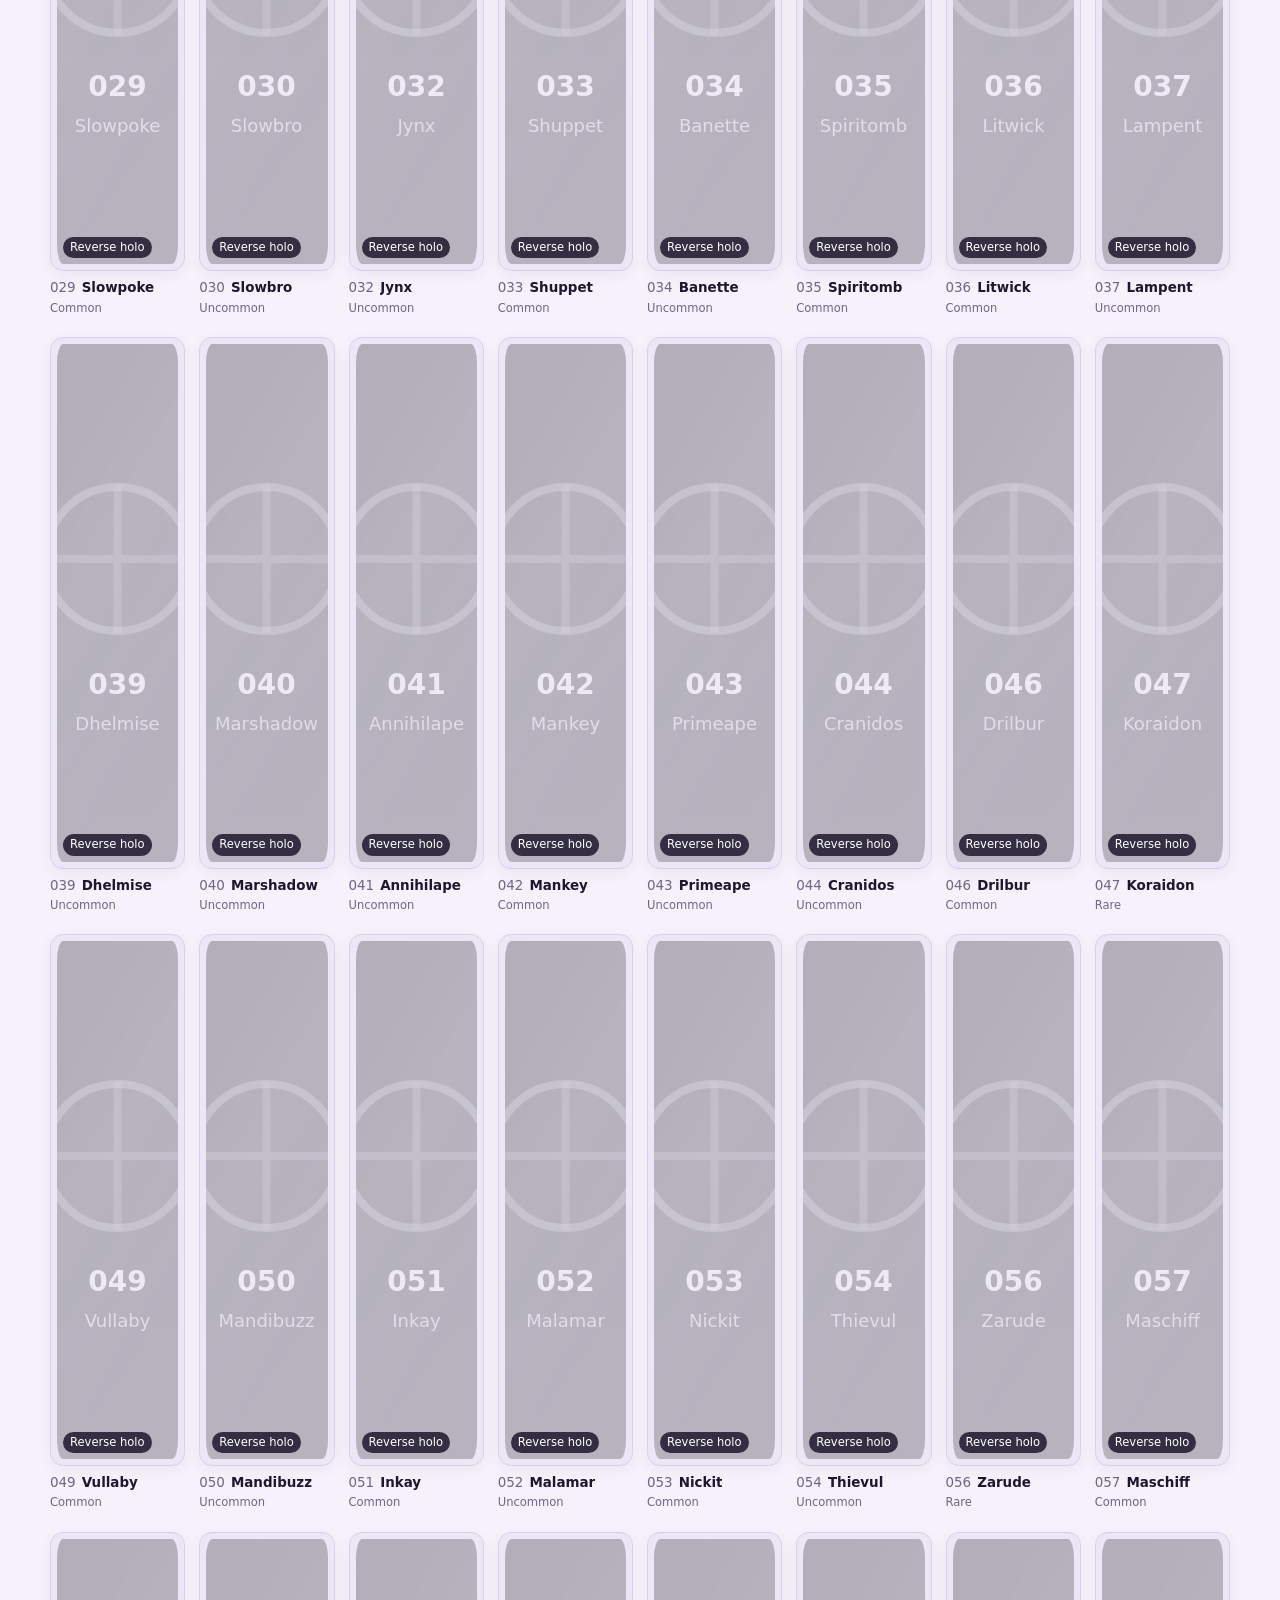
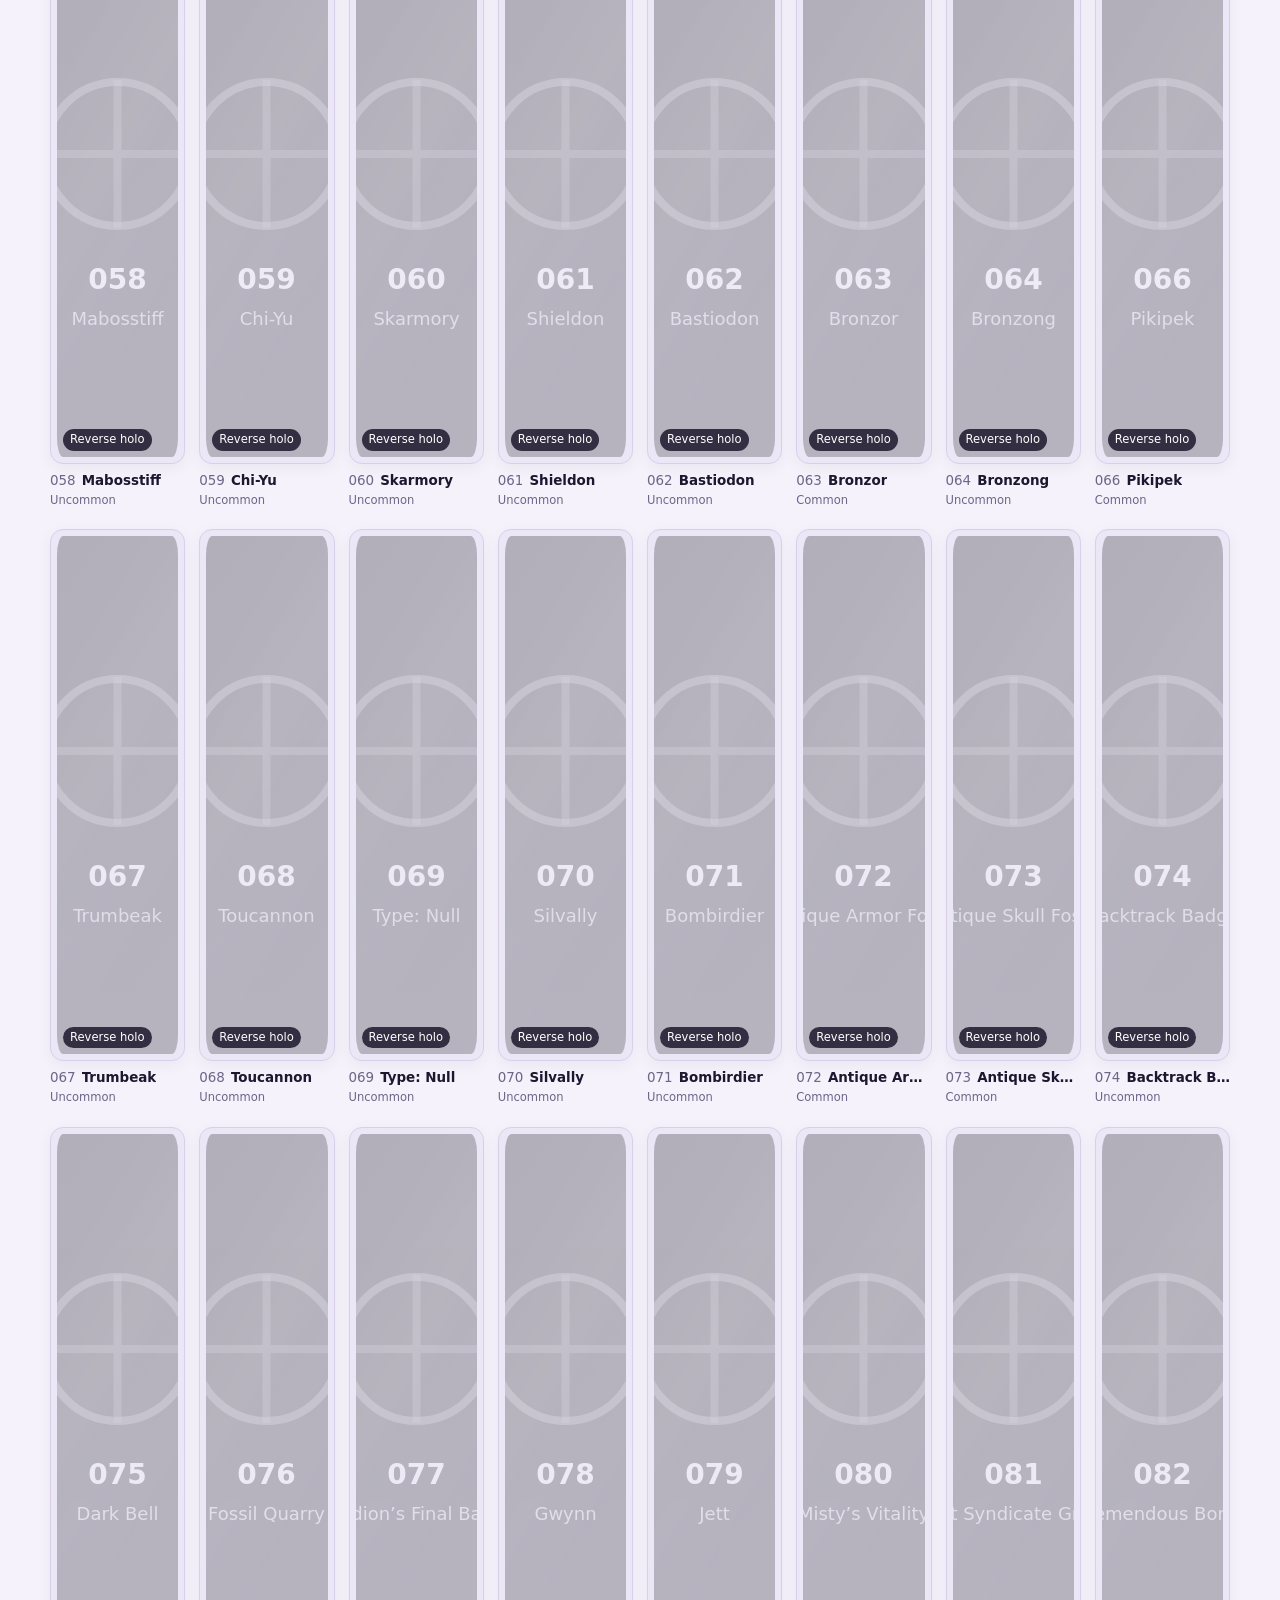
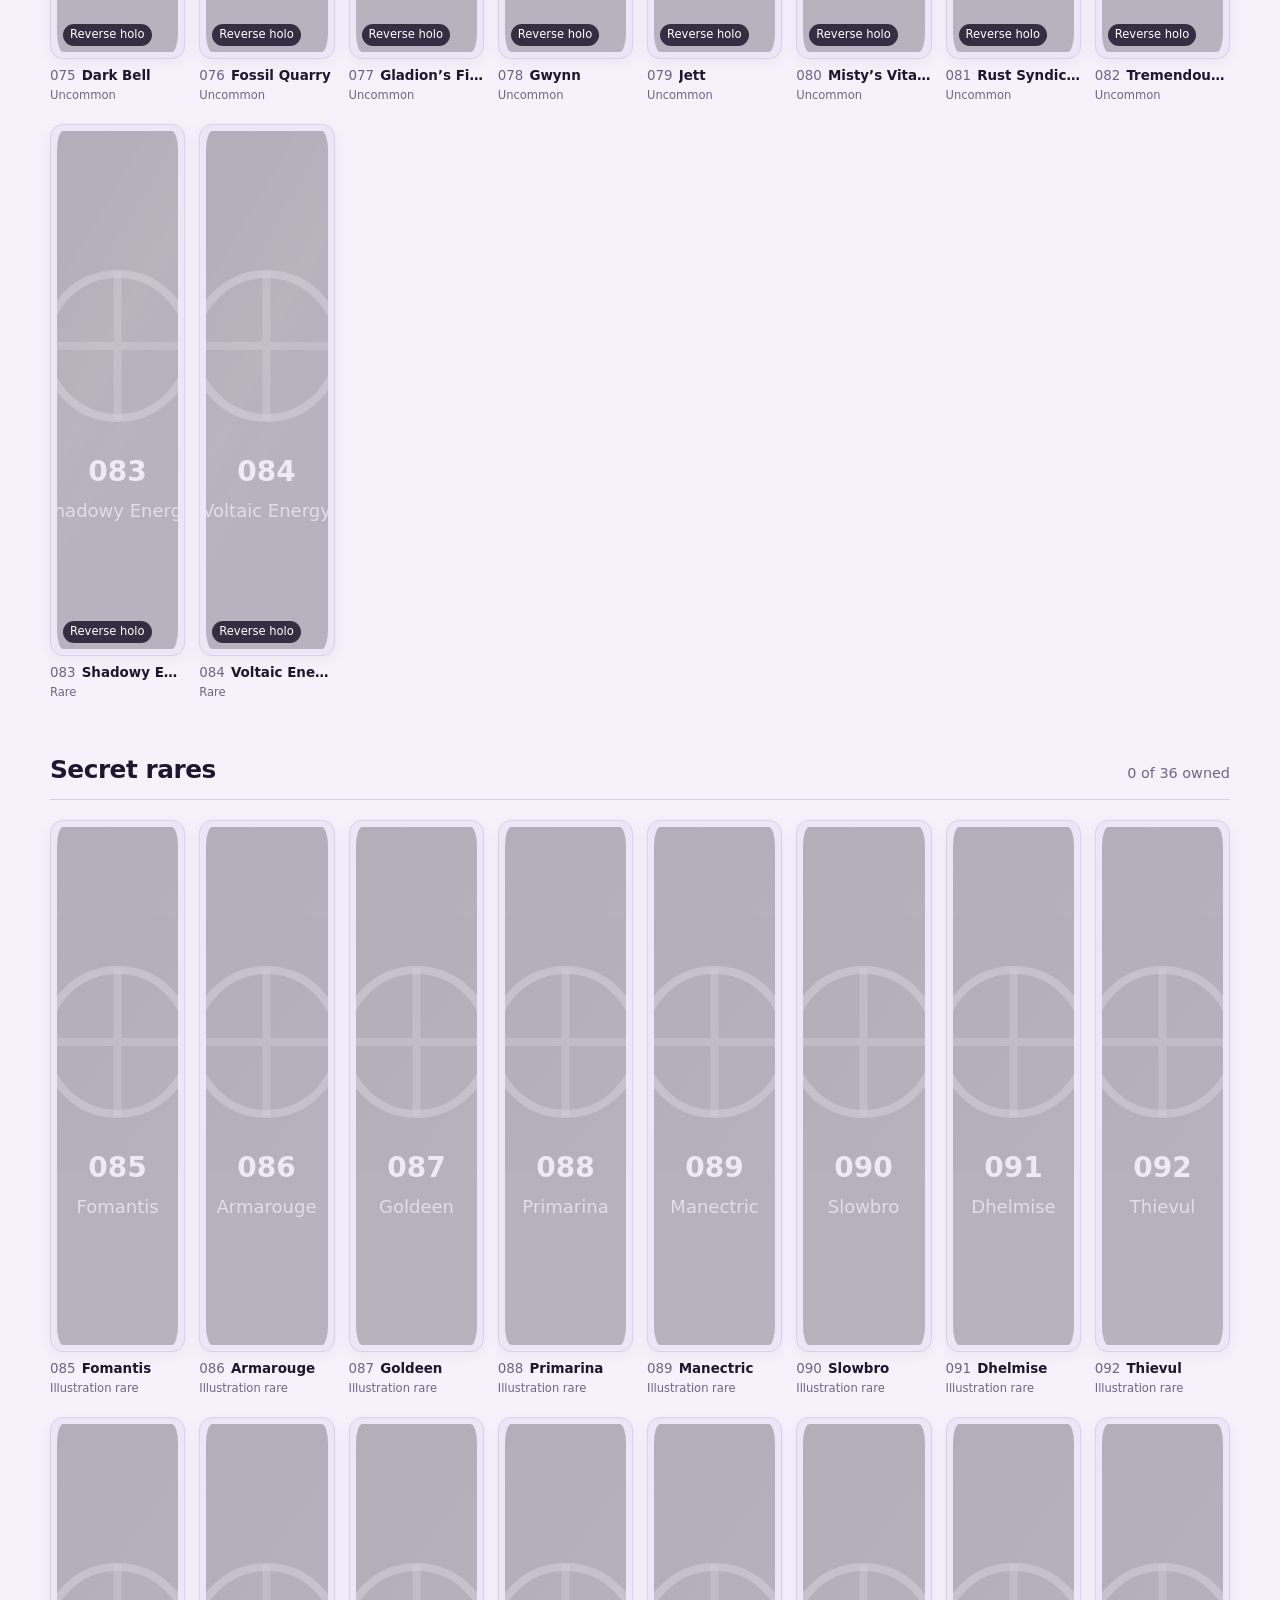
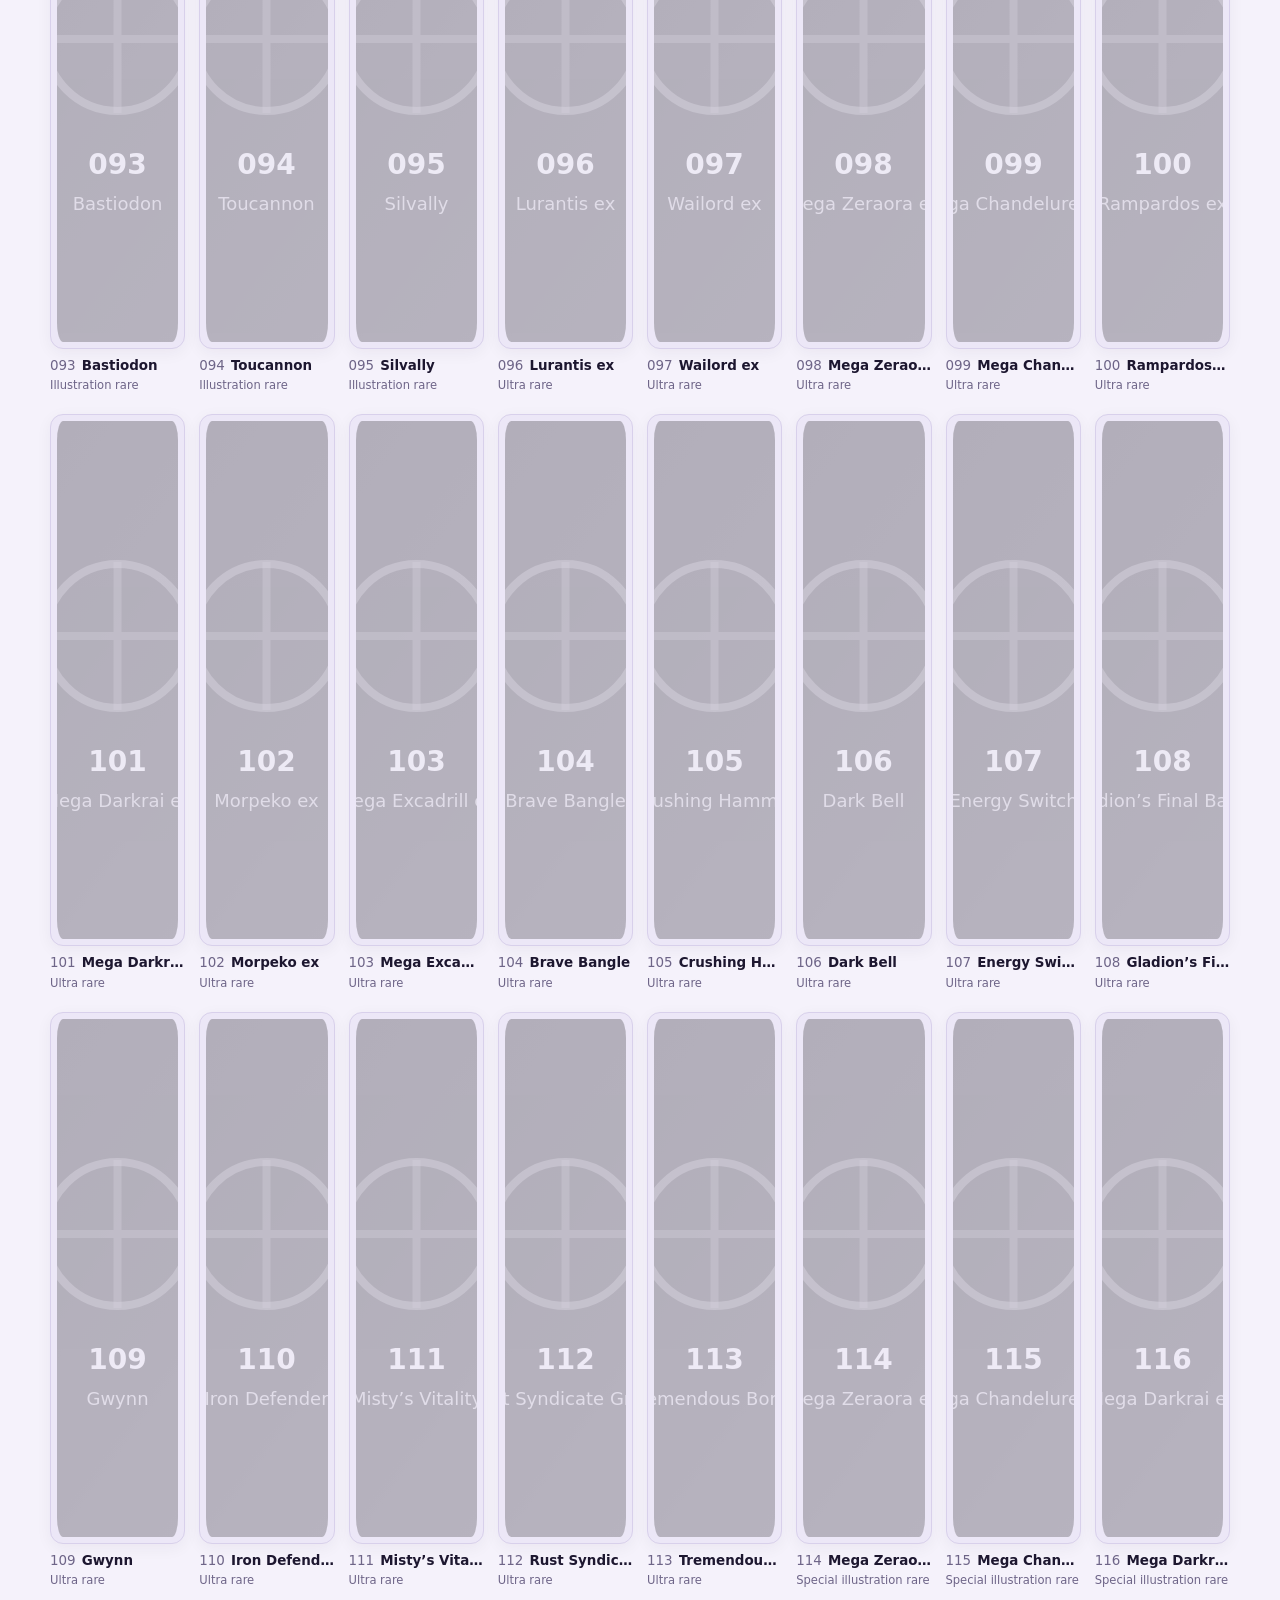
==== commit 031811f7: "Add files via upload" ====
--- a/index.html
+++ b/index.html
@@ -8,7 +8,7 @@
   <title>Pitch Black · Collection Tracker</title>
   <link rel="stylesheet" href="styles.css">
 </head>
-<body>
+<body data-mode="public">
   <a class="skip-link" href="#collection">Skip to collection</a>
 
   <header class="hero">
@@ -43,13 +43,13 @@
         <svg viewBox="0 0 24 24" aria-hidden="true"><path d="m21 21-4.35-4.35m2.35-5.15A7.5 7.5 0 1 1 4 11.5a7.5 7.5 0 0 1 15 0Z"/></svg>
         <input id="search-input" type="search" placeholder="Search name or number" autocomplete="off">
       </label>
-      <button class="button button--primary" id="edit-button" type="button">Edit collection</button>
     </div>
   </div>
 
   <main id="collection" class="shell collection" tabindex="-1">
     <div class="results-bar">
       <p id="result-count">194 slots</p>
+      <p class="sync-status" id="sync-status">Loading collection…</p>
       <button class="text-button" id="clear-filters" type="button" hidden>Clear filters</button>
     </div>
     <div id="card-grid" class="card-grid" aria-live="polite"></div>
@@ -59,30 +59,10 @@
     </div>
   </main>
 
-  <aside class="edit-dock" id="edit-dock" hidden aria-label="Collection editing tools">
-    <div class="shell edit-dock__inner">
-      <div>
-        <strong>Edit mode</strong>
-        <span>Tap a card or use + and − to change its quantity.</span>
-      </div>
-      <div class="edit-dock__actions">
-        <button class="button" id="mark-visible" type="button">Mark shown owned</button>
-        <button class="button" id="export-button" type="button">Backup</button>
-        <button class="button" id="import-button" type="button">Restore</button>
-        <button class="button button--primary" id="done-button" type="button">Done</button>
-        <input id="import-file" type="file" accept="application/json,.json" hidden>
-      </div>
-    </div>
-  </aside>
-
   <footer>
     <div class="shell footer__inner">
       <p>194 master-set slots: 84 base cards, 74 reverse holos and 36 secret rares. Promo cards are not included.</p>
-      <p>
-  Unofficial, non-commercial fan-made collection tracker. Not affiliated with
-  or endorsed by Nintendo, Creatures Inc., GAME FREAK, or The Pokémon Company.
-  Pokémon and Pokémon character names are trademarks of their respective owners.
-</p>
+      <p>Unofficial, non-commercial fan-made collection tracker. Not affiliated with or endorsed by Nintendo, Creatures Inc., GAME FREAK, or The Pokémon Company. Pokémon and related trademarks belong to their respective owners.</p>
     </div>
   </footer>
 
--- a/styles.css
+++ b/styles.css
@@ -90,7 +90,7 @@
 .sync-status { margin-left: auto !important; text-align: right; }
 .status--error { color: var(--danger) !important; }
 .text-button { border: 0; background: transparent; color: var(--accent); text-decoration: underline; cursor: pointer; }
-.card-grid { display: grid; grid-template-columns: repeat(auto-fill, minmax(150px, 1fr)); gap: 24px 16px; }
+.card-grid { display: grid; grid-template-columns: repeat(auto-fill, minmax(126px, 1fr)); gap: 20px 14px; }
 .section-heading { grid-column: 1 / -1; display: flex; justify-content: space-between; align-items: baseline; gap: 20px; border-bottom: 1px solid var(--line); padding: 30px 0 10px; }
 .section-heading:first-child { padding-top: 6px; }
 .section-heading h2 { margin: 0; font-size: 1.55rem; letter-spacing: -.02em; }
@@ -108,10 +108,10 @@
 .variant-tag { left: 12px; color: #fff; background: rgba(15,10,30,.78); }
 .quantity-badge { right: 12px; color: #201600; background: var(--accent-2); font-weight: 850; font-variant-numeric: tabular-nums; }
 .card:not(.owned) .quantity-badge { display: none; }
-.card__caption { margin-top: 8px; display: flex; align-items: baseline; gap: 7px; min-width: 0; font-size: .93rem; }
+.card__caption { margin-top: 7px; display: flex; align-items: baseline; gap: 6px; min-width: 0; font-size: .84rem; }
 .card__number { color: var(--muted); font-variant-numeric: tabular-nums; }
 .card__name { overflow: hidden; text-overflow: ellipsis; white-space: nowrap; font-weight: 760; }
-.card__rarity { margin-top: 2px; color: var(--muted); font-size: .78rem; }
+.card__rarity { margin-top: 1px; color: var(--muted); font-size: .72rem; }
 .stepper { display: none; align-items: center; justify-content: space-between; gap: 8px; margin-top: 7px; padding: 4px; border: 1px solid var(--line); border-radius: 11px; background: var(--surface); }
 .editing .stepper { display: flex; }
 .stepper button { width: 38px; height: 36px; border: 0; border-radius: 8px; background: var(--surface-2); cursor: pointer; font-size: 1.15rem; }
